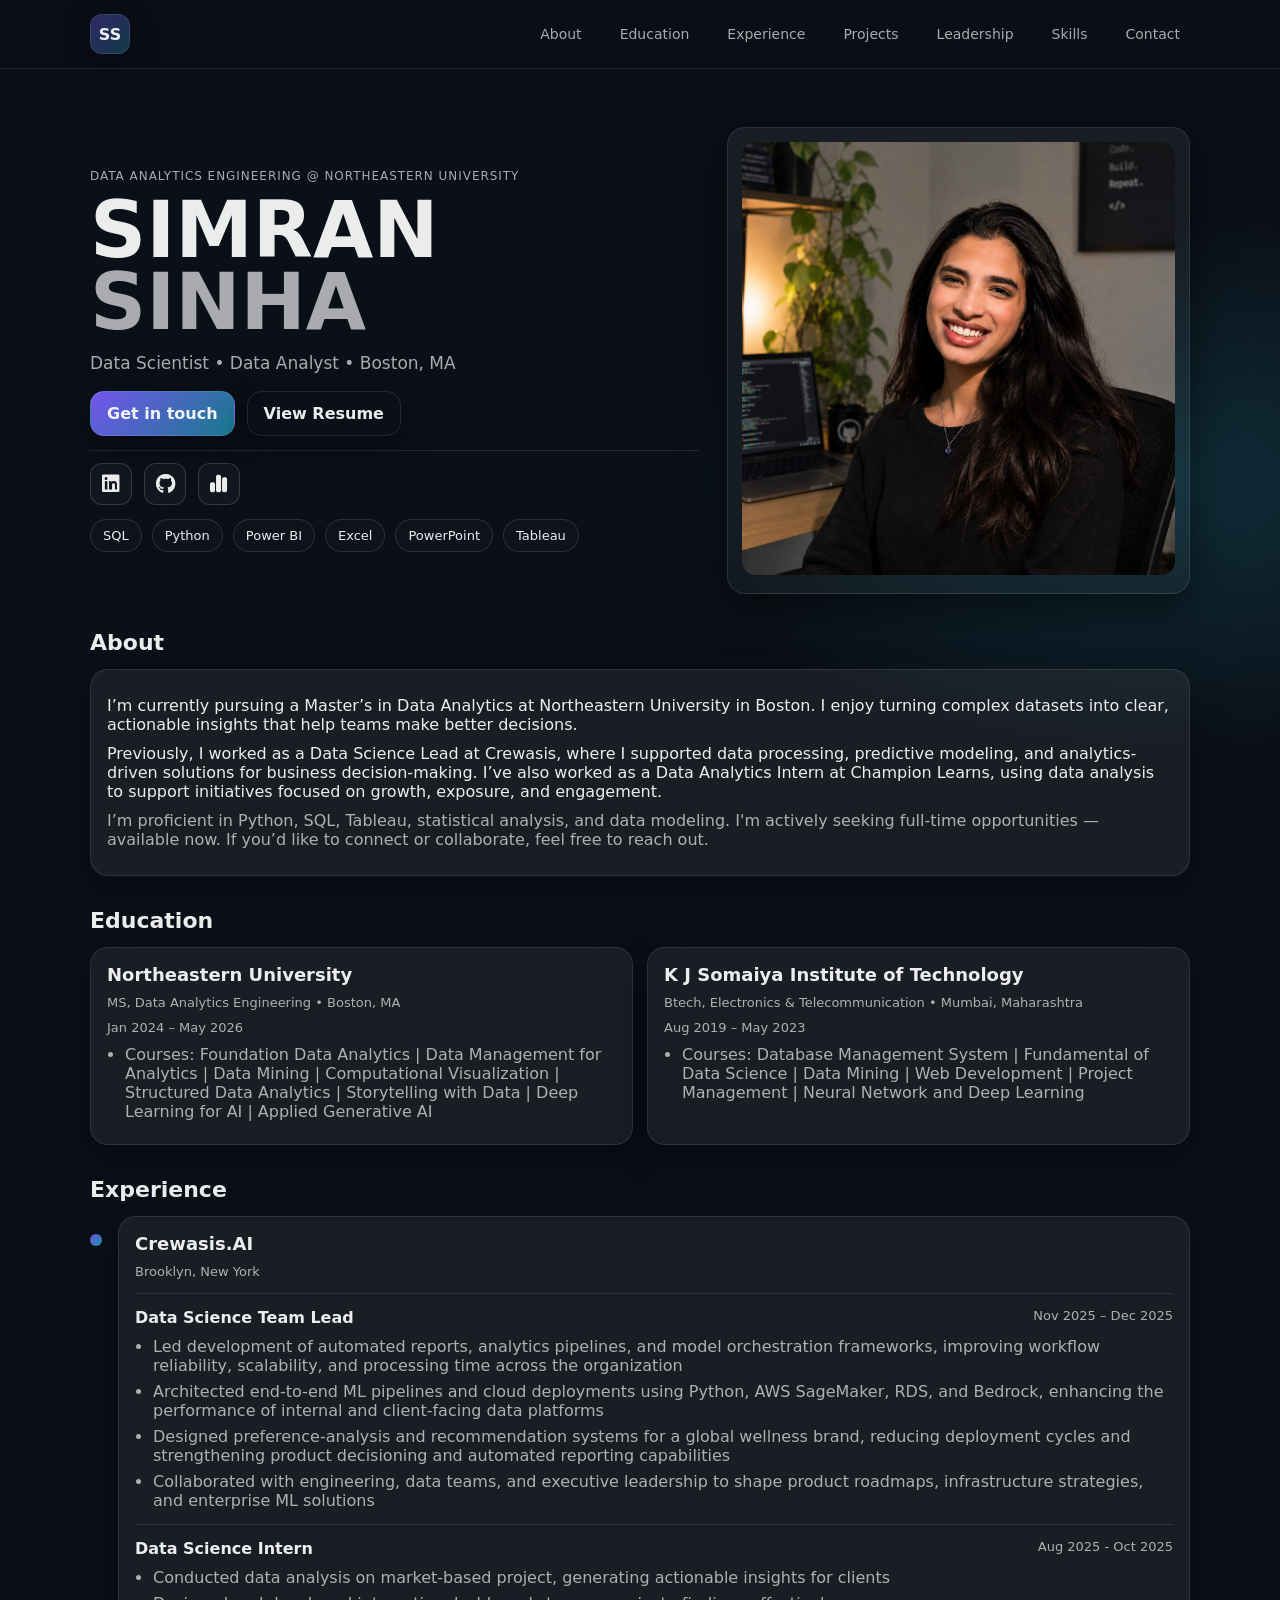
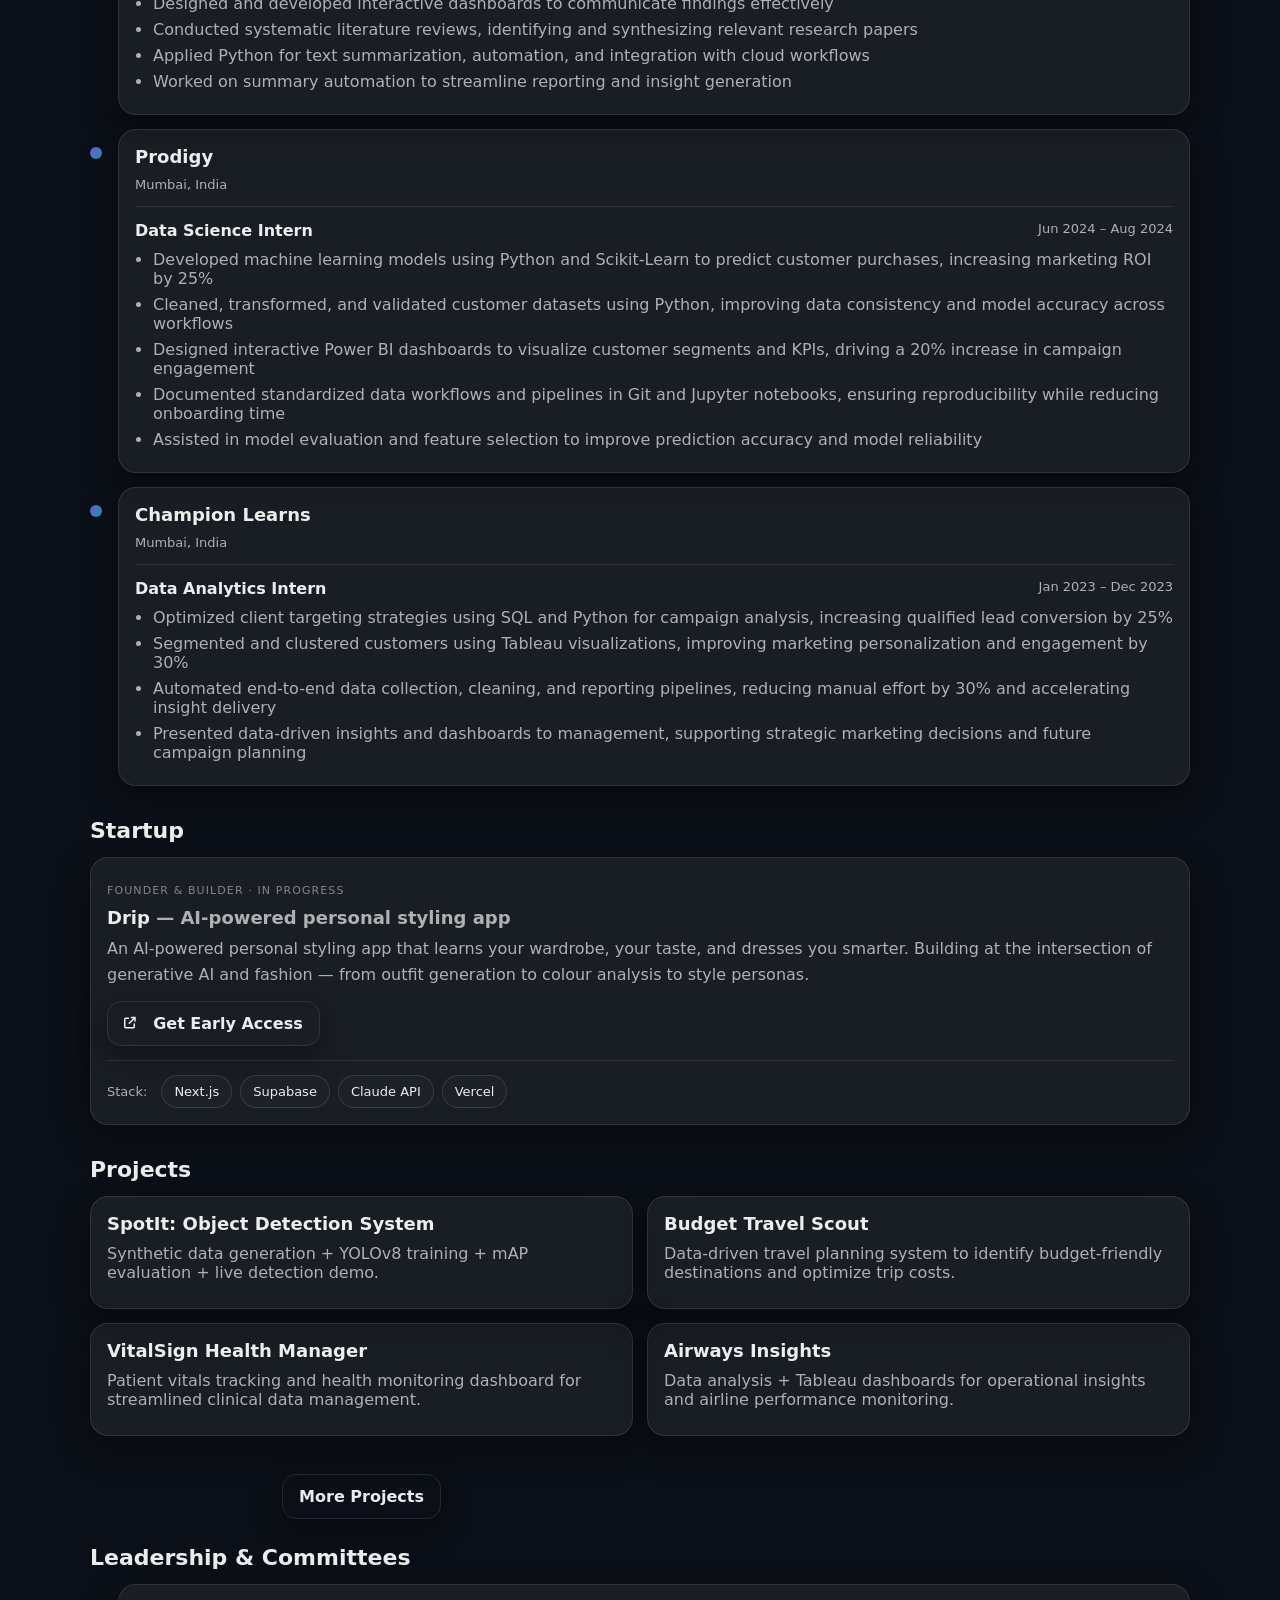
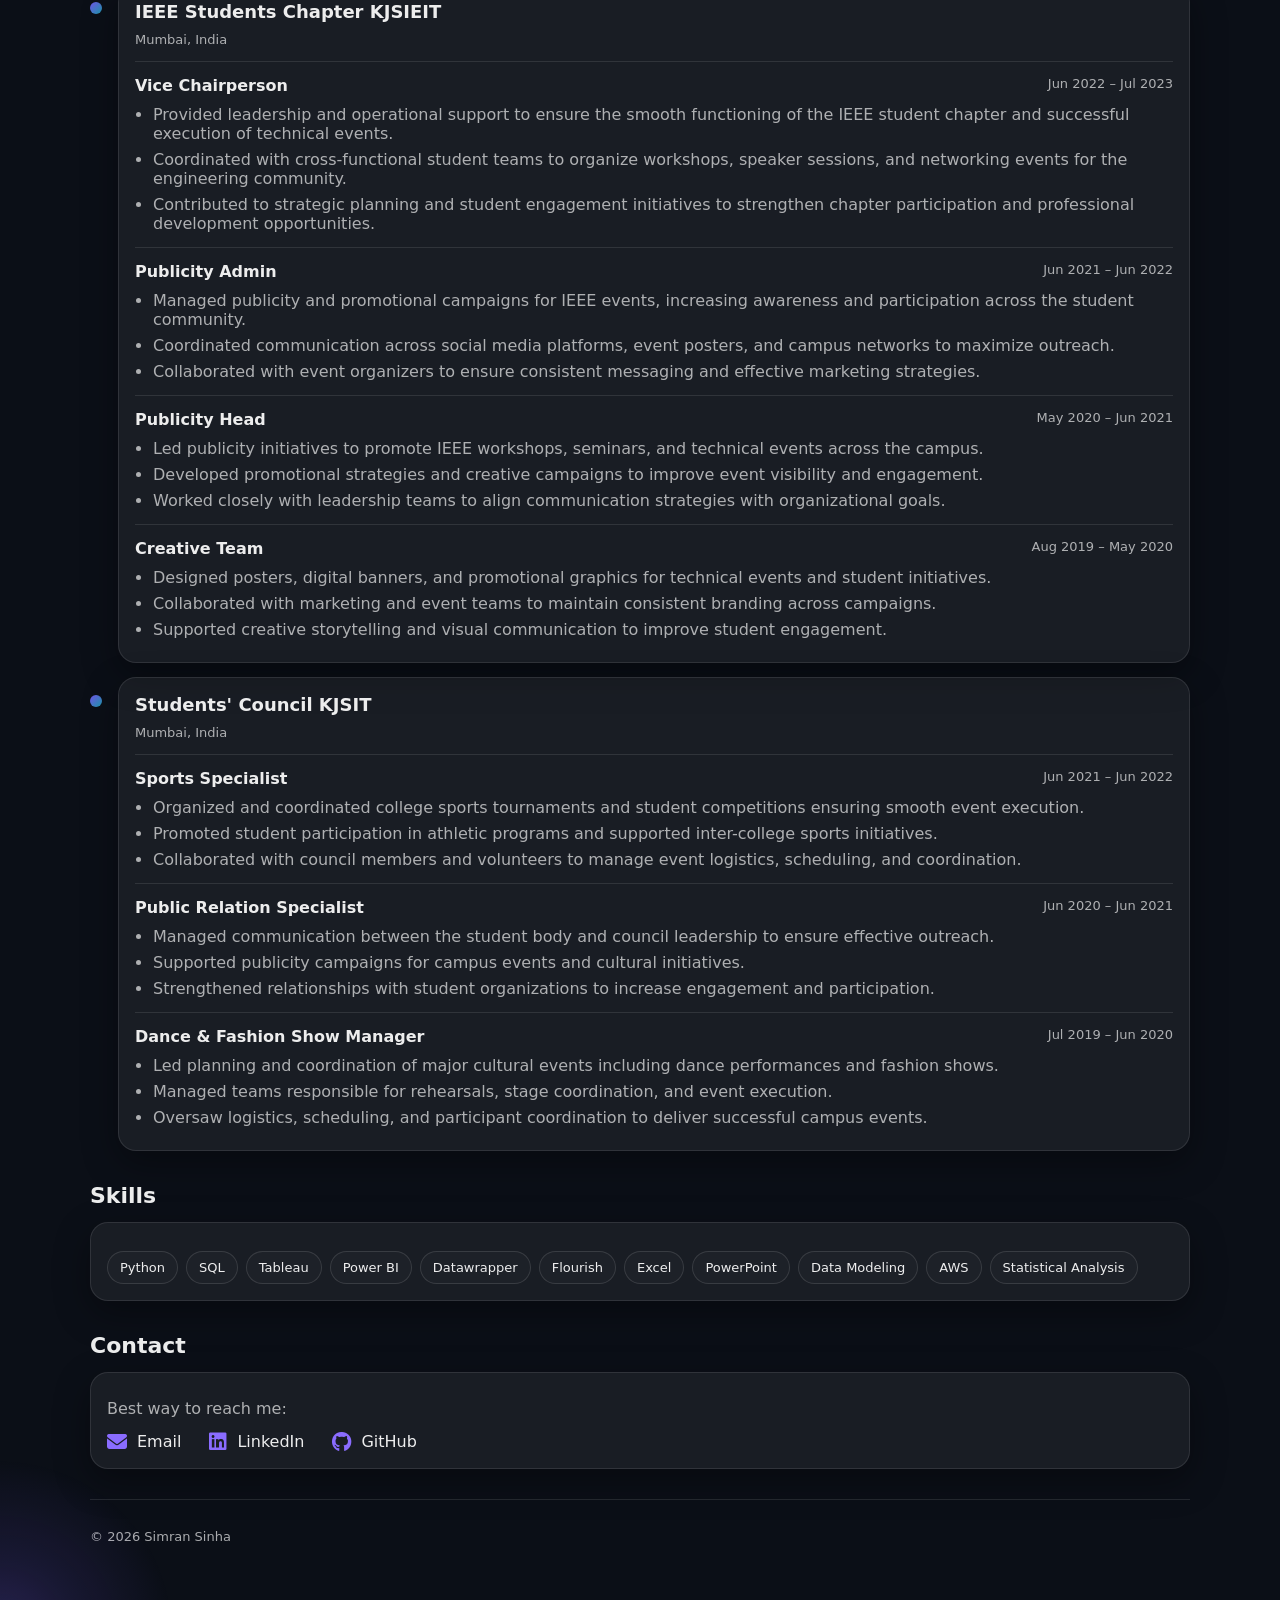
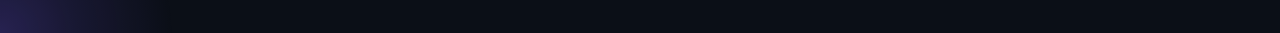
==== index.html @ 54fd677e "Update app description in index.html Removed mention of Claude API and Supabase from the app descrip" ====
<!doctype html>
<html lang="en">
<head>
  <meta charset="utf-8" />
  <meta name="viewport" content="width=device-width,initial-scale=1" />
  <title>Simran Sinha | Data Portfolio</title>
  <meta name="description" content="Simran Sinha — Data Analytics Engineering @ Northeastern University | Data Scientist" />

  <!-- Icons (LinkedIn / GitHub / Tableau) -->
  <link rel="stylesheet" href="https://cdnjs.cloudflare.com/ajax/libs/font-awesome/6.5.0/css/all.min.css">

  <link rel="stylesheet" href="styles.css" />
  <script src="script.js" defer></script>
</head>

<body>
  <header class="header">
    <nav class="nav">
      <a class="brand" href="#top">SS</a>

<div class="nav-links">
  <a href="#about">About</a>
  <a href="#education">Education</a>
  <a href="#experience">Experience</a>
  <a href="#projects">Projects</a>
  <a href="#committees">Leadership</a>
  <a href="#skills">Skills</a>
  <a href="#contact">Contact</a>
</div>

      <button class="nav-toggle" id="navToggle" aria-label="Toggle menu">☰</button>
    </nav>
  </header>

  <main id="top" class="container">

    <!-- HERO -->
    <section class="hero">
      <div class="hero-left">
        <p class="kicker">DATA ANALYTICS ENGINEERING @ NORTHEASTERN UNIVERSITY</p>

        <h1 class="hero-title">
          SIMRAN<br/>
          <span class="muted">SINHA</span>
        </h1>

        <p class="hero-sub">Data Scientist • Data Analyst • Boston, MA</p>

        <div class="cta-row">
          <a class="btn primary" href="#contact">Get in touch</a>
          <!-- Opens in a new tab (viewable), not forced download -->
          <a class="btn ghost" href="resume.pdf" target="_blank" rel="noopener">View Resume</a>
        </div>

        <!-- ICON LINKS (replace bubble chips) -->
        <div class="hero-links" aria-label="Social links">
          <a class="icon-link" href="https://www.linkedin.com/in/simranasinha/" target="_blank" rel="noopener" aria-label="LinkedIn">
            <i class="fa-brands fa-linkedin"></i>
          </a>
          <a class="icon-link" href="https://github.com/SimranaSinha" target="_blank" rel="noopener" aria-label="GitHub">
            <i class="fa-brands fa-github"></i>
          </a>
          <a class="icon-link" href="https://public.tableau.com/app/profile/simran.abhay.sinha/vizzes" target="_blank" rel="noopener" aria-label="Tableau Public">
            <i class="fa-solid fa-chart-simple"></i>
          </a>
        </div>

        <!-- SKILLS PILLS -->
        <div class="hero-skills" aria-label="Key skills">
          <span class="pill">SQL</span>
          <span class="pill">Python</span>
          <span class="pill">Power BI</span>
          <span class="pill">Excel</span>
          <span class="pill">PowerPoint</span>
          <span class="pill">Tableau</span>
        </div>
      </div>

      <div class="hero-right">
        <div class="portrait-card">
          <img class="portrait" src="profile.jpg" alt="Simran Sinha">
        </div>
      </div>
    </section>

    <!-- ABOUT -->
    <section id="about" class="section">
      <h2>About</h2>
      <div class="card">
        <p>
          I’m currently pursuing a Master’s in Data Analytics at Northeastern University in Boston.
          I enjoy turning complex datasets into clear, actionable insights that help teams make better decisions.
        </p>

        <p>
          Previously, I worked as a Data Science Lead at Crewasis, where I supported data processing, predictive modeling,
          and analytics-driven solutions for business decision-making. I’ve also worked as a Data Analytics Intern at
          Champion Learns, using data analysis to support initiatives focused on growth, exposure, and engagement.
        </p>

        <p class="muted">
          I’m proficient in Python, SQL, Tableau, statistical analysis, and data modeling. I'm actively seeking full-time opportunities — available now. If you’d like to connect or collaborate, feel free to reach out.
        </p>
      </div>
    </section>

    <!-- EDUCATION -->
    <section id="education" class="section">
      <h2>Education</h2>
      <div class="grid two">
        <div class="card">
          <h3>Northeastern University</h3>
          <p class="muted small">MS, Data Analytics Engineering • Boston, MA</p>
          <p class="muted small">Jan 2024 – May 2026</p>
          <ul class="bullets">
            <li>Courses: Foundation Data Analytics | Data Management for Analytics | Data Mining | Computational Visualization | Structured Data Analytics | Storytelling with Data | Deep Learning for AI | Applied Generative AI</li>
          </ul>
        </div>

        <div class="card">
           <h3>K J Somaiya Institute of Technology</h3>
          <p class="muted small">Btech, Electronics & Telecommunication • Mumbai, Maharashtra</p>
          <p class="muted small">Aug 2019 – May 2023</p>
           <ul class="bullets">
             <li>Courses: Database Management System | Fundamental of Data Science | Data Mining | Web Development | Project Management | Neural Network and Deep Learning</li>
        </div>
      </div>
    </section>

    <!-- EXPERIENCE -->
    <section id="experience" class="section">
      <h2>Experience</h2>

      <div class="timeline">

        <!-- Crewasis group (one hierarchy) -->
        <div class="t-item">
          <div class="t-dot"></div>
          <div class="card">
            <h3>Crewasis.AI</h3>
            <p class="muted small">Brooklyn, New York</p>

            <div class="subrole">
              <div class="subrole-head">
                <strong>Data Science Team Lead</strong>
                <span class="muted small">Nov 2025 – Dec 2025</span>
              </div>
              <ul class="bullets">
                <li>Led development of automated reports, analytics pipelines, and model orchestration frameworks, improving workflow reliability, scalability, and processing time across the organization</li>
                <li>Architected end-to-end ML pipelines and cloud deployments using Python, AWS SageMaker, RDS, and Bedrock, enhancing the performance of internal and client-facing data platforms</li>
                <li>Designed preference-analysis and recommendation systems for a global wellness brand, reducing deployment cycles and strengthening product decisioning and automated reporting capabilities</li>   
                <li>Collaborated with engineering, data teams, and executive leadership to shape product roadmaps, infrastructure strategies, and enterprise ML solutions</li>
              </ul>
            </div>
            <div class="subrole">
              <div class="subrole-head">
                <strong>Data Science Intern</strong>
                <span class="muted small">Aug 2025 - Oct 2025</span>
              </div>
              <ul class="bullets">
                <li> Conducted data analysis on market-based project, generating actionable insights for clients</li>
                <li>Designed and developed interactive dashboards to communicate findings effectively </li> 
                <li> Conducted systematic literature reviews, identifying and synthesizing relevant research papers </li>  
                <li> Applied Python for text summarization, automation, and integration with cloud workflows </li>  
                <li> Worked on summary automation to streamline reporting and insight generation </li>
              </ul>
            </div>
          </div>
        </div>

        <!-- Prodigy -->
   <div class="t-item">
  <div class="t-dot"></div>
  <div class="card">
    <h3>Prodigy</h3>
    <p class="muted small">Mumbai, India</p>

    <div class="subrole">
      <div class="subrole-head">
        <strong>Data Science Intern</strong>
        <span class="muted small">Jun 2024 – Aug 2024</span>
      </div>

      <ul class="bullets">
        <li>Developed machine learning models using Python and Scikit-Learn to predict customer purchases, increasing marketing ROI by 25%</li>
        <li>Cleaned, transformed, and validated customer datasets using Python, improving data consistency and model accuracy across workflows</li>
        <li>Designed interactive Power BI dashboards to visualize customer segments and KPIs, driving a 20% increase in campaign engagement</li>
        <li>Documented standardized data workflows and pipelines in Git and Jupyter notebooks, ensuring reproducibility while reducing onboarding time</li>
        <li>Assisted in model evaluation and feature selection to improve prediction accuracy and model reliability</li>
      </ul>
    </div>
  </div>
</div>

        <!-- Champion Learns -->
       <div class="t-item">
  <div class="t-dot"></div>
  <div class="card">
    <h3>Champion Learns</h3>
     <p class="muted small">Mumbai, India</p>

    <div class="subrole">
      <div class="subrole-head">
        <strong>Data Analytics Intern</strong>
        <span class="muted small">Jan 2023 – Dec 2023</span>
      </div>

      <ul class="bullets">
        <li>Optimized client targeting strategies using SQL and Python for campaign analysis, increasing qualified lead conversion by 25%</li>
        <li>Segmented and clustered customers using Tableau visualizations, improving marketing personalization and engagement by 30%</li>
        <li>Automated end-to-end data collection, cleaning, and reporting pipelines, reducing manual effort by 30% and accelerating insight delivery</li>
        <li>Presented data-driven insights and dashboards to management, supporting strategic marketing decisions and future campaign planning</li>
      </ul>
    </div>
  </div>
</div>
    </section>

<!-- DRIP -->
<section id="drip" class="section">
  <h2>Startup</h2>

  <div class="card">
    <p class="drip-eyebrow">Founder & Builder · In Progress</p>
    <h3 class="drip-title">Drip <span class="muted">— AI-powered personal styling app</span></h3>
    <p class="muted" style="margin: 0.5rem 0 0.75rem; line-height: 1.65;">
      An AI-powered personal styling app that learns your wardrobe, your taste, and dresses you smarter. Building at the intersection of generative AI and fashion — from outfit generation to colour analysis to style personas.
    </p>
    <a class="btn ghost" href="https://drip-style1.netlify.app" target="_blank" rel="noopener" style="margin-bottom: 10px; display:inline-flex;">
      <i class="fa-solid fa-arrow-up-right-from-square" style="font-size:12px;"></i>&nbsp; Get Early Access
    </a>
    <div class="drip-stack">
      <span class="muted small" style="margin-right: 6px;">Stack:</span>
      <span class="pill">Next.js</span>
      <span class="pill">Supabase</span>
      <span class="pill">Claude API</span>
      <span class="pill">Vercel</span>
    </div>
  </div>
</section>

    <!-- PROJECTS -->
    <section id="projects" class="section">
      <h2>Projects</h2>
<div class="grid two">

  <!-- Vision -->
  <a class="card project" href="https://github.com/SimranaSinha/SpotIt-Single-and-Multi-Object-Detection-System" target="_blank" rel="noopener">
    <h3>SpotIt: Object Detection System</h3>
    <p class="muted">
      Synthetic data generation + YOLOv8 training + mAP evaluation + live detection demo.
    </p>
  </a>

  <!-- Travel Budget -->
  <a class="card project" href="https://github.com/SimranaSinha/Budget-Travel-Scout" target="_blank" rel="noopener">
    <h3>Budget Travel Scout</h3>
    <p class="muted">
      Data-driven travel planning system to identify budget-friendly destinations and optimize trip costs.
    </p>
  </a>

  <!-- Vital -->
  <a class="card project" href="https://github.com/SimranaSinha/VitalSign_HealthManager" target="_blank" rel="noopener">
    <h3>VitalSign Health Manager</h3>
    <p class="muted">
      Patient vitals tracking and health monitoring dashboard for streamlined clinical data management.
    </p>
  </a>

  <!-- Airways -->
  <a class="card project" href="https://github.com/SimranaSinha/Airways_Insights" target="_blank" rel="noopener">
    <h3>Airways Insights</h3>
    <p class="muted">
      Data analysis + Tableau dashboards for operational insights and airline performance monitoring.
    </p>
  </a>

    <!-- ✅ More Projects -->
  <div class="more-projects-wrap">
    <a href="projects.html" class="btn ghost">More Projects</a>
  </div>

</div>

<!-- LEADERSHIP & COMMITTEES -->
<section id="committees" class="section">
  <h2>Leadership & Committees</h2>

  <div class="timeline">

    <!-- IEEE -->
    <div class="t-item">
      <div class="t-dot"></div>

      <div class="card">
        <h3>IEEE Students Chapter KJSIEIT</h3>
        <p class="muted small">Mumbai, India</p>

        <div class="subrole">
          <div class="subrole-head">
            <strong>Vice Chairperson</strong>
            <span class="muted small">Jun 2022 – Jul 2023</span>
          </div>
          <ul class="bullets">
            <li>Provided leadership and operational support to ensure the smooth functioning of the IEEE student chapter and successful execution of technical events.</li>
            <li>Coordinated with cross-functional student teams to organize workshops, speaker sessions, and networking events for the engineering community.</li>
            <li>Contributed to strategic planning and student engagement initiatives to strengthen chapter participation and professional development opportunities.</li>
          </ul>
        </div>

        <div class="subrole">
          <div class="subrole-head">
            <strong>Publicity Admin</strong>
            <span class="muted small">Jun 2021 – Jun 2022</span>
          </div>
          <ul class="bullets">
            <li>Managed publicity and promotional campaigns for IEEE events, increasing awareness and participation across the student community.</li>
            <li>Coordinated communication across social media platforms, event posters, and campus networks to maximize outreach.</li>
            <li>Collaborated with event organizers to ensure consistent messaging and effective marketing strategies.</li>
          </ul>
        </div>

        <div class="subrole">
          <div class="subrole-head">
            <strong>Publicity Head</strong>
            <span class="muted small">May 2020 – Jun 2021</span>
          </div>
          <ul class="bullets">
            <li>Led publicity initiatives to promote IEEE workshops, seminars, and technical events across the campus.</li>
            <li>Developed promotional strategies and creative campaigns to improve event visibility and engagement.</li>
            <li>Worked closely with leadership teams to align communication strategies with organizational goals.</li>
          </ul>
        </div>

        <div class="subrole">
          <div class="subrole-head">
            <strong>Creative Team</strong>
            <span class="muted small">Aug 2019 – May 2020</span>
          </div>
          <ul class="bullets">
            <li>Designed posters, digital banners, and promotional graphics for technical events and student initiatives.</li>
            <li>Collaborated with marketing and event teams to maintain consistent branding across campaigns.</li>
            <li>Supported creative storytelling and visual communication to improve student engagement.</li>
          </ul>
        </div>

      </div>
    </div>


    <!-- STUDENT COUNCIL -->
    <div class="t-item">
      <div class="t-dot"></div>

      <div class="card">
        <h3>Students' Council KJSIT</h3>
        <p class="muted small">Mumbai, India</p>

        <div class="subrole">
          <div class="subrole-head">
            <strong>Sports Specialist</strong>
            <span class="muted small">Jun 2021 – Jun 2022</span>
          </div>
          <ul class="bullets">
            <li>Organized and coordinated college sports tournaments and student competitions ensuring smooth event execution.</li>
            <li>Promoted student participation in athletic programs and supported inter-college sports initiatives.</li>
            <li>Collaborated with council members and volunteers to manage event logistics, scheduling, and coordination.</li>
          </ul>
        </div>

        <div class="subrole">
          <div class="subrole-head">
            <strong>Public Relation Specialist</strong>
            <span class="muted small">Jun 2020 – Jun 2021</span>
          </div>
          <ul class="bullets">
            <li>Managed communication between the student body and council leadership to ensure effective outreach.</li>
            <li>Supported publicity campaigns for campus events and cultural initiatives.</li>
            <li>Strengthened relationships with student organizations to increase engagement and participation.</li>
          </ul>
        </div>

        <div class="subrole">
          <div class="subrole-head">
            <strong>Dance & Fashion Show Manager</strong>
            <span class="muted small">Jul 2019 – Jun 2020</span>
          </div>
          <ul class="bullets">
            <li>Led planning and coordination of major cultural events including dance performances and fashion shows.</li>
            <li>Managed teams responsible for rehearsals, stage coordination, and event execution.</li>
            <li>Oversaw logistics, scheduling, and participant coordination to deliver successful campus events.</li>
          </ul>
        </div>

      </div>
    </div>

  </div>
</section>
    
    <!-- SKILLS -->
    <section id="skills" class="section">
      <h2>Skills</h2>
      <div class="card">
        <div class="pill-grid">
          <span class="pill">Python</span>
          <span class="pill">SQL</span>
          <span class="pill">Tableau</span>
          <span class="pill">Power BI</span>
          <span class="pill">Datawrapper</span>
          <span class="pill">Flourish</span>
          <span class="pill">Excel</span>
          <span class="pill">PowerPoint</span>
          <span class="pill">Data Modeling</span>
          <span class="pill">AWS</span>
          <span class="pill">Statistical Analysis</span>
        </div>
      </div>
    </section>

    <!-- CONTACT -->
    <section id="contact" class="section">
  <h2>Contact</h2>

  <div class="card contact-card">
    <p class="muted">Best way to reach me:</p>

    <div class="contact-links">

      <a href="mailto:simranasinha24@gmail.com" class="contact-link">
        <i class="fa-solid fa-envelope"></i>
        <span>Email</span>
      </a>

      <a href="https://www.linkedin.com/in/simranasinha/" target="_blank" class="contact-link">
        <i class="fa-brands fa-linkedin"></i>
        <span>LinkedIn</span>
      </a>

      <a href="https://github.com/SimranaSinha" target="_blank" class="contact-link">
        <i class="fa-brands fa-github"></i>
        <span>GitHub</span>
      </a>

    </div>
  </div>
</section>

    <footer class="footer">
      <p class="small muted">© <span id="year"></span> Simran Sinha</p>
    </footer>

  </main>
  <div class="cursor-glow"></div>
</body>
</html>
---- styles.css ----
/* =========================================================
   COLOR VARIABLES / GLOBAL DESIGN TOKENS
   ========================================================= */

:root{
  --bg:#0b0f17;                 /* Main dark background */
  --panel:rgba(255,255,255,.06); /* Card background */
  --panel2:rgba(255,255,255,.09); /* Hover card background */
  --text:rgba(255,255,255,.92);  /* Main text color */
  --muted:rgba(255,255,255,.65); /* Secondary text */
  --border:rgba(255,255,255,.10); /* Borders */
  --shadow:0 14px 45px rgba(0,0,0,.55); /* Card shadow */
  --radius:18px;                /* Rounded corner size */
}


/* =========================================================
   GLOBAL PAGE SETTINGS
   ========================================================= */

*{box-sizing:border-box}

html{
  scroll-behavior:smooth; /* smooth scroll when clicking navbar links */
}

body{
  margin:0;
  font-family: ui-sans-serif, system-ui, -apple-system, Segoe UI, Roboto, Helvetica, Arial;

  /* gradient background for portfolio */
  background:
    radial-gradient(900px 500px at 15% -10%, rgba(124,92,255,.20), transparent 60%),
    radial-gradient(900px 500px at 90% 10%, rgba(36,211,238,.16), transparent 55%),
    var(--bg);

  color:var(--text);
}

a{
  color:inherit;
  text-decoration:none;
}

a:hover{
  opacity:.92;
}


/* =========================================================
   MAIN PAGE CONTAINER
   keeps content centered
   ========================================================= */

.container{
  width:min(1100px, 92%);
  margin:0 auto;
  padding: 28px 0 70px;
}


/* =========================================================
   HEADER / NAVBAR
   ========================================================= */

.header{
  position:sticky; /* navbar stays at top while scrolling */
  top:0;
  z-index:50;
  backdrop-filter: blur(10px);

  background: rgba(11,15,23,.65);
  border-bottom: 1px solid var(--border);
}

.nav{
  width:min(1100px, 92%);
  margin:0 auto;
  padding: 14px 0;

  display:flex;
  align-items:center;
  justify-content:space-between;
  gap:16px;
}

/* Logo circle (SS) */

.brand{
  display:inline-flex;
  align-items:center;
  justify-content:center;

  width:40px;
  height:40px;

  border-radius:12px;

  background: linear-gradient(
      135deg,
      rgba(124,92,255,.35),
      rgba(36,211,238,.22)
  );

  border:1px solid var(--border);
  box-shadow:0 10px 30px rgba(0,0,0,.35);

  font-weight:700;
}


/* Navbar links */

.nav-links{
  display:flex;
  gap:18px;
  align-items:center;

  color:var(--muted);
  font-size:14px;
}

.nav-links a{
  padding:8px 10px;
  border-radius:10px;
}

.nav-links a:hover{
  background:var(--panel);
  color:var(--text);
}

/* Mobile menu button */

.nav-toggle{
  display:none;
  border:1px solid var(--border);
  background:var(--panel);
  color:var(--text);

  border-radius:12px;
  padding:10px 12px;
  cursor:pointer;
}


/* =========================================================
   HERO SECTION
   name + photo area
   ========================================================= */

.hero{
  display:grid;
  grid-template-columns:1.25fr .95fr; /* text | image */

  gap:28px;
  padding:30px 0 10px;
  align-items:center;
}

.hero-left{
  max-width:620px;
}

/* small title above name */

.kicker{
  margin:0 0 12px;
  color:var(--muted);
  letter-spacing:.08em;
  text-transform:uppercase;
  font-size:12px;
}

/* big name text */

.hero-title{
  margin:0;
  font-size:clamp(44px,6.2vw,78px);
  line-height:.92;
}

.hero-sub{
  margin:14px 0 18px;
  color:var(--muted);
  font-size:17px;
}

/* utility text */

.muted{color:var(--muted)}
.small{font-size:13px}


/* =========================================================
   BUTTONS
   ========================================================= */

.cta-row{
  display:flex;
  gap:12px;
  flex-wrap:wrap;
  margin-bottom:14px;
}

.btn{
  display:inline-flex;
  align-items:center;
  justify-content:center;
  gap:6px;

  padding:12px 16px;
  border-radius:14px;

  border:1px solid var(--border);
  background:var(--panel);

  box-shadow:0 10px 30px rgba(0,0,0,.35);

  font-weight:600;

  transition: transform .18s ease;
}

.btn:hover{
  transform:translateY(-2px);
}

.btn.primary{
  background:linear-gradient(
      135deg,
      rgba(124,92,255,.92),
      rgba(36,211,238,.55)
  );
}

.btn.ghost{
  background:transparent;
}


/* =========================================================
   HERO SOCIAL ICONS
   ========================================================= */

.hero-links{
  display:flex;
  gap:12px;
  flex-wrap:wrap;

  margin-top:6px;
  padding-top:12px;

  border-top:1px solid rgba(255,255,255,.10);
}

.icon-link{
  width:42px;
  height:42px;

  display:flex;
  align-items:center;
  justify-content:center;

  border-radius:12px;

  border:1px solid rgba(255,255,255,.15);
  background:rgba(255,255,255,.03);

  font-size:20px;

  transition:transform .18s ease;
}

.icon-link:hover{
  transform:translateY(-2px);
}


/* =========================================================
   SKILLS PILLS
   ========================================================= */

.hero-skills{
  display:flex;
  gap:10px;
  flex-wrap:wrap;
  margin-top:14px;
}

.pill{
  padding:8px 12px;
  border-radius:999px;

  border:1px solid rgba(255,255,255,.12);
  background:rgba(255,255,255,.02);

  font-size:13px;
}


/* =========================================================
   PROFILE IMAGE CARD
   ========================================================= */

.portrait-card{
  border-radius:var(--radius);

  border:1px solid var(--border);
  background:linear-gradient(
      180deg,
      rgba(255,255,255,.06),
      rgba(255,255,255,.03)
  );

  box-shadow:var(--shadow);
  padding:14px;
}

.portrait{
  width:100%;
  border-radius:14px;
}


/* =========================================================
   GENERIC SECTION STYLING
   ========================================================= */

.section{
  padding:26px 0 6px;
}

.section h2{
  margin:0 0 14px;
  font-size:22px;
}


/* =========================================================
   CARDS
   used for projects / education / experience
   ========================================================= */

.card{
  border-radius:var(--radius);
  border:1px solid var(--border);
  background:var(--panel);

  box-shadow:0 12px 35px rgba(0,0,0,.35);

  padding:16px;
}

.card h3{
  margin:0 0 6px;
  font-size:18px;
}

.card p{
  margin:10px 0;
}


/* =========================================================
   GRID LAYOUT
   ========================================================= */

.grid{
  display:grid;
  gap:14px;
}

.grid.two{
  grid-template-columns:repeat(2,1fr);
}


/* =========================================================
   BULLET LIST
   ========================================================= */

.bullets{
  margin:10px 0 0;
  padding-left:18px;
  color:var(--muted);
}

.bullets li{
  margin:7px 0;
}


/* =========================================================
   PROJECT CARD HOVER EFFECT
   ========================================================= */

.project{
  transition:transform .15s ease;
}

.project:hover{
  transform:translateY(-2px);
  background:var(--panel2);
}


/* =========================================================
   PROJECT TECH STACK TAGS
   ========================================================= */

.pill-grid{
  display:flex;
  flex-wrap:wrap;
  gap:10px;
  margin-top:12px;
}


/* =========================================================
   EXPERIENCE TIMELINE
   ========================================================= */

.timeline{
  display:grid;
  gap:14px;
}

.t-item{
  display:grid;
  grid-template-columns:16px 1fr;
  gap:12px;
}

.t-dot{
  width:12px;
  height:12px;

  margin-top:18px;
  border-radius:999px;

  background:linear-gradient(
      135deg,
      rgba(124,92,255,.9),
      rgba(36,211,238,.7)
  );
}


/* =========================================================
   CREWASIS SUB ROLE STYLE
   ========================================================= */

.subrole{
  margin-top:14px;
  padding-top:14px;

  border-top:1px solid rgba(255,255,255,.10);
}

.subrole-head{
  display:flex;
  justify-content:space-between;
}


/* =========================================================
   DRIP STARTUP SECTION
   ========================================================= */

.drip-eyebrow{
  font-size:11px;
  letter-spacing:.10em;
  text-transform:uppercase;
  color:var(--muted);
  margin:0 0 6px;
  opacity:.7;
}

.drip-title{
  font-size:20px;
  font-weight:600;
  margin:0 0 8px;
}

.drip-stack{
  display:flex;
  flex-wrap:wrap;
  align-items:center;
  gap:8px;
  padding-top:14px;
  border-top:1px solid var(--border);
  margin-top:4px;
}


/* =========================================================
   CONTACT SECTION
   ========================================================= */

.contact-links{
  display:flex;
  gap:28px;
  margin-top:14px;
  flex-wrap:wrap;
}

.contact-link{
  display:flex;
  align-items:center;
  gap:10px;

  font-size:16px;
}

.contact-link i{
  font-size:20px;
  color:#8a6cff;
}


/* =========================================================
   FOOTER
   ========================================================= */

.footer{
  margin-top:24px;
  padding-top:16px;

  border-top:1px solid var(--border);
  color:var(--muted);
}


/* =========================================================
   CURSOR GLOW EFFECT
   ========================================================= */

.cursor-glow{
  position:fixed;

  width:350px;
  height:350px;

  border-radius:50%;
  pointer-events:none;

  background: radial-gradient(
      circle,
      rgba(124,92,255,0.25) 0%,
      rgba(124,92,255,0.12) 30%,
      transparent 70%
  );

  transform:translate(-50%, -50%);
}


/* =========================================================
   MOBILE RESPONSIVE
   ========================================================= */

@media (max-width:880px){

.hero{
  grid-template-columns:1fr;
}

.grid.two{
  grid-template-columns:1fr;
}

}

@media (max-width:720px){

.nav-links{
  display:none;

  position:absolute;
  top:64px;
  right:4%;
  left:4%;

  background:rgba(11,15,23,.92);

  border:1px solid var(--border);
  border-radius:16px;
  padding:10px;

  flex-direction:column;
}

.nav-toggle{
  display:inline-flex;
}

.nav-links.open{
  display:flex;
}

}

/* Center the "More Projects" button properly */
.more-projects-wrap{
  margin-top: 24px;

  width: 100%;              /* make it full width */
  display: flex;

  justify-content: center;  /* horizontal center */
  align-items: center;      /* vertical alignment (safe) */
}

.pill-grid{
  margin-top: 12px;
  display: flex;
  flex-wrap: wrap;
  gap: 8px;
}

/* ======================================= */

/* Project title with status badge */
.project-title{
  display:flex;
  align-items:center;
  justify-content:space-between;
  gap:10px;
}

/* In Progress badge */
.status{
  font-size:12px;
  padding:4px 10px;
  border-radius:999px;
  border:1px solid rgba(255,255,255,.15);
  background: rgba(255,255,255,.06);
  color: rgba(255,255,255,.75);
  white-space: nowrap;
}
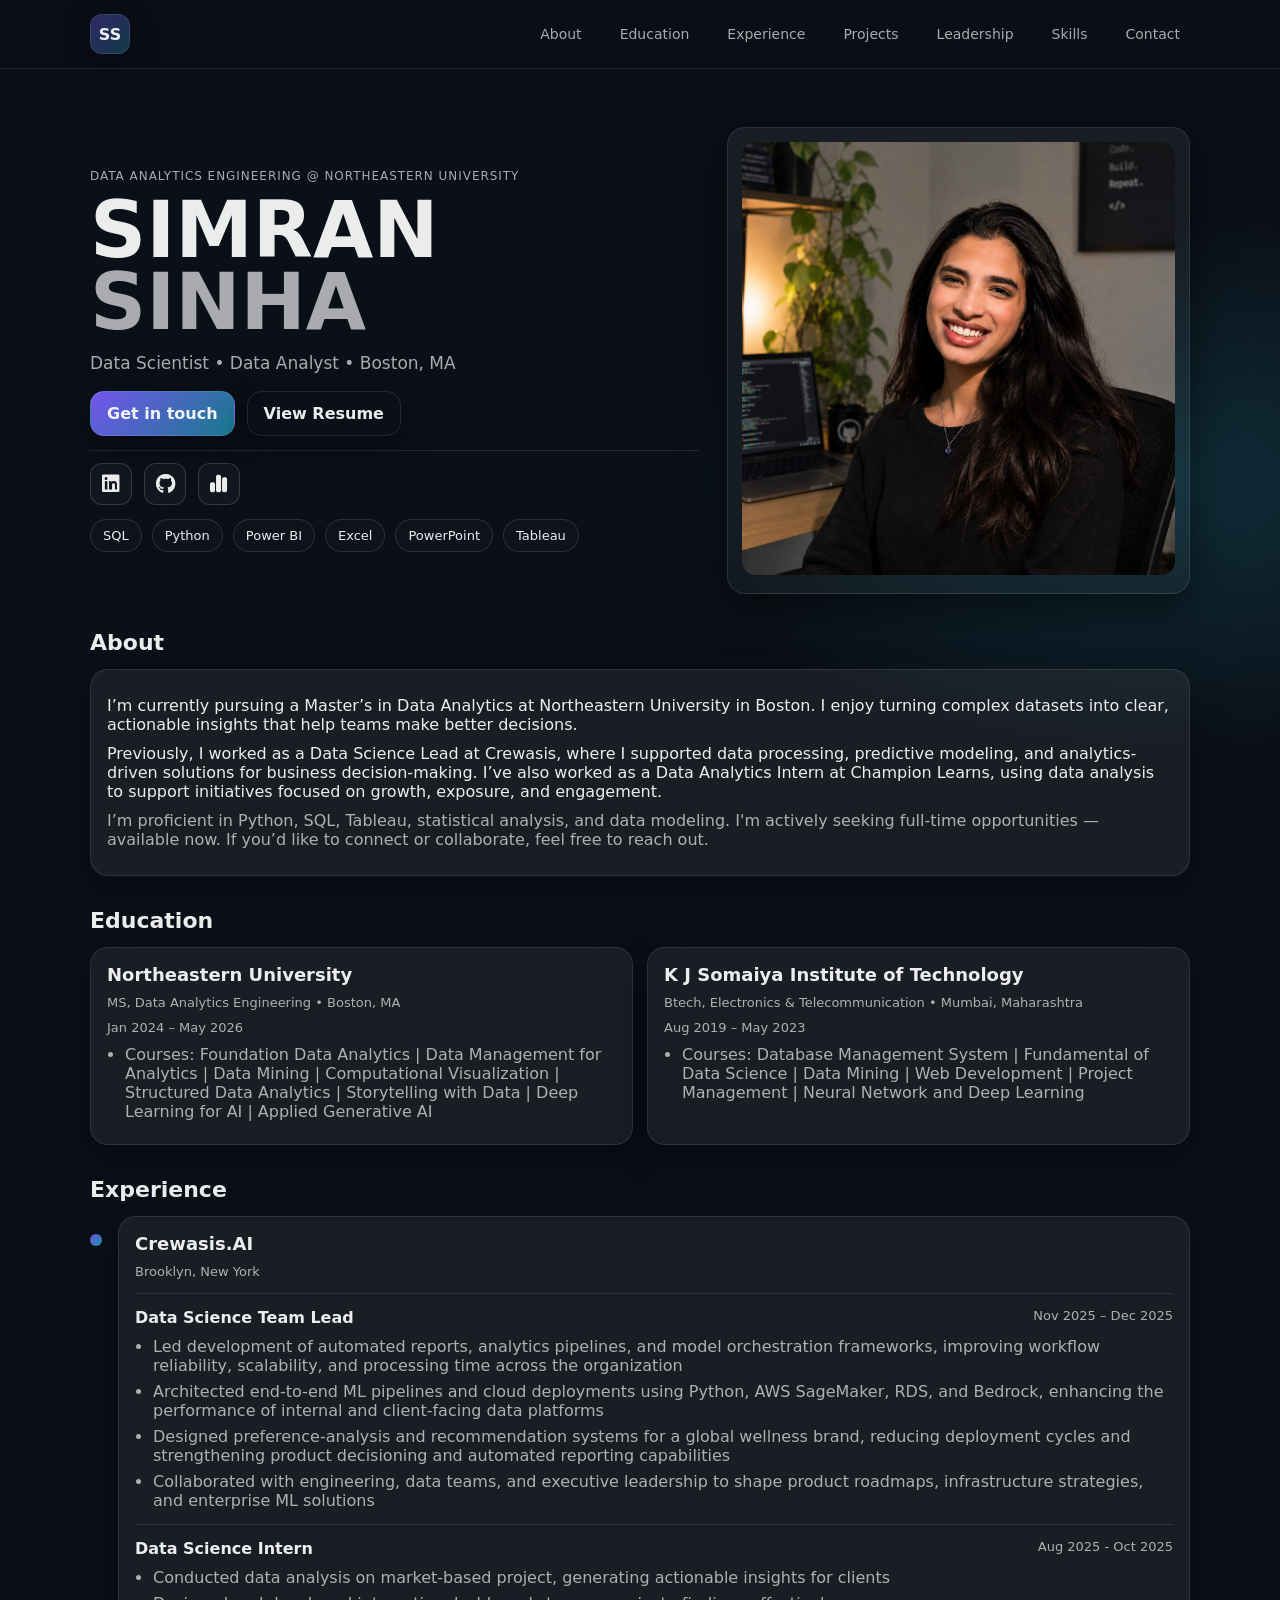
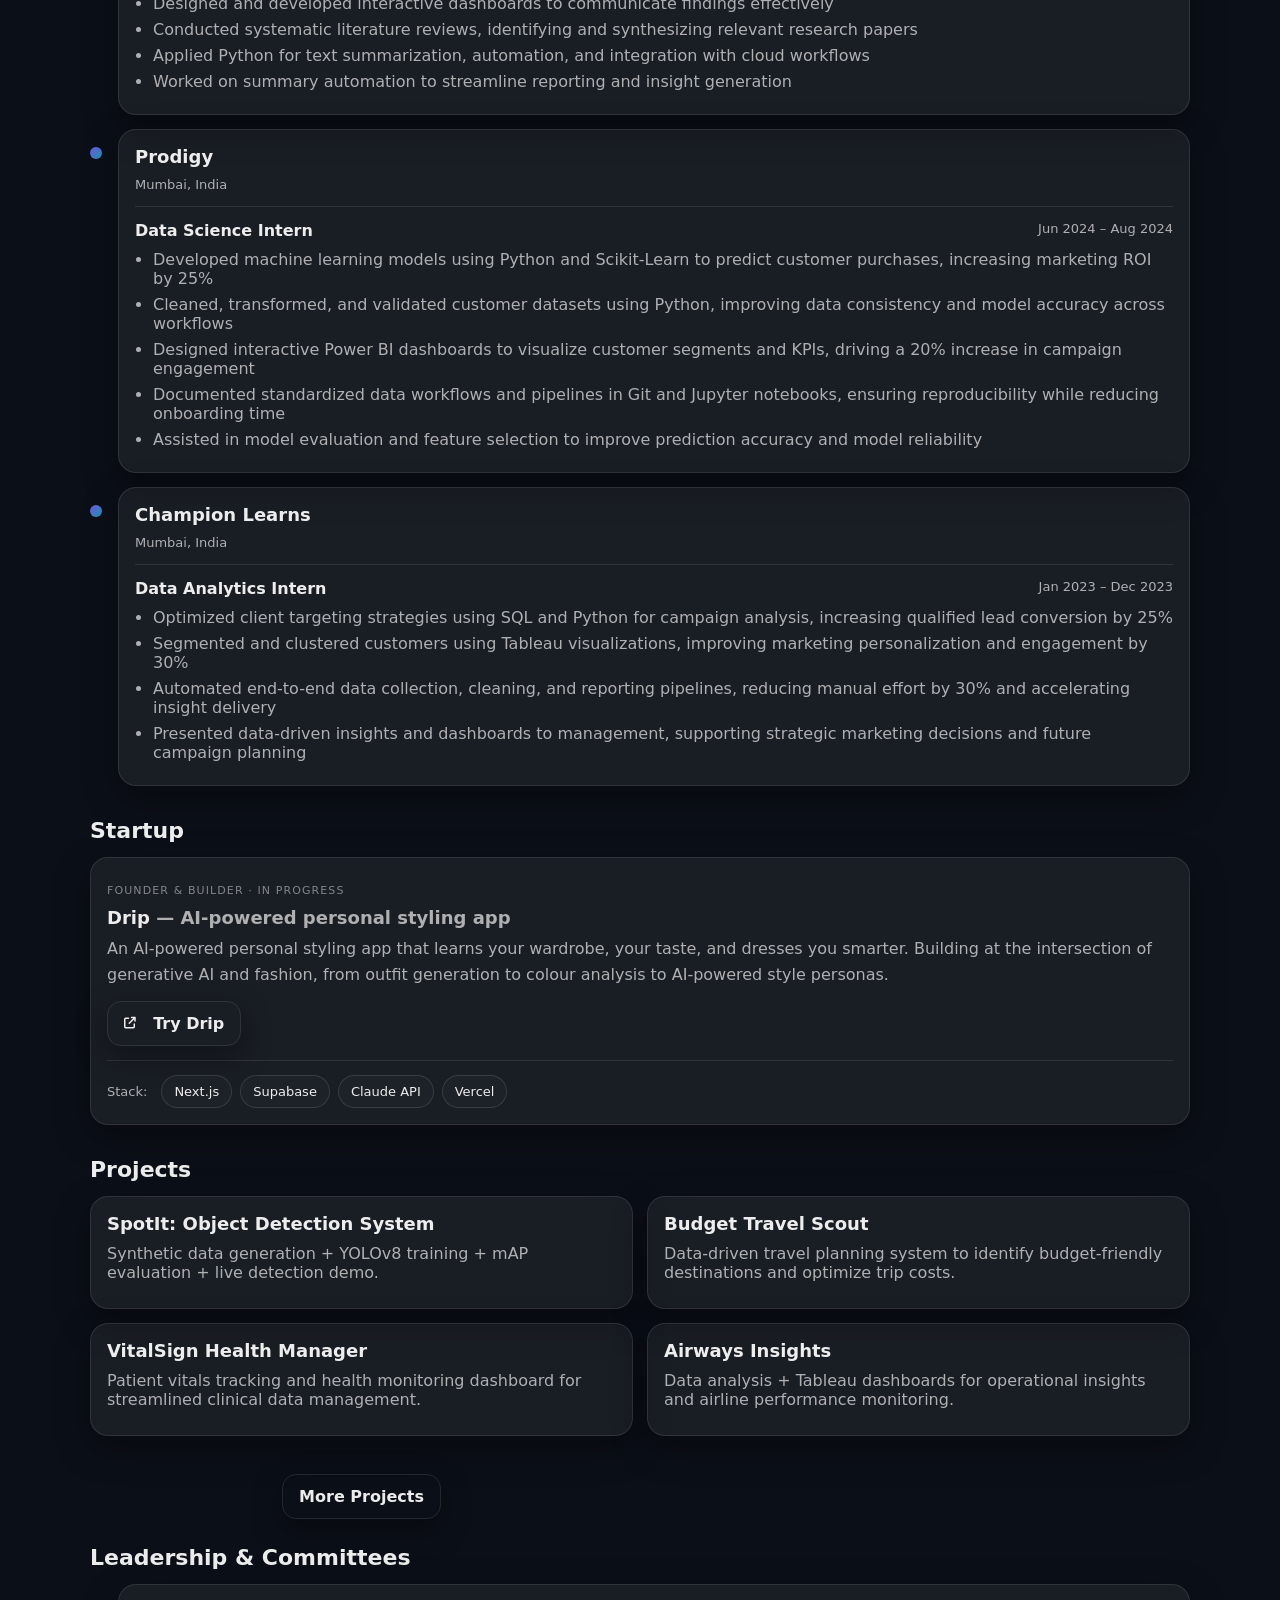
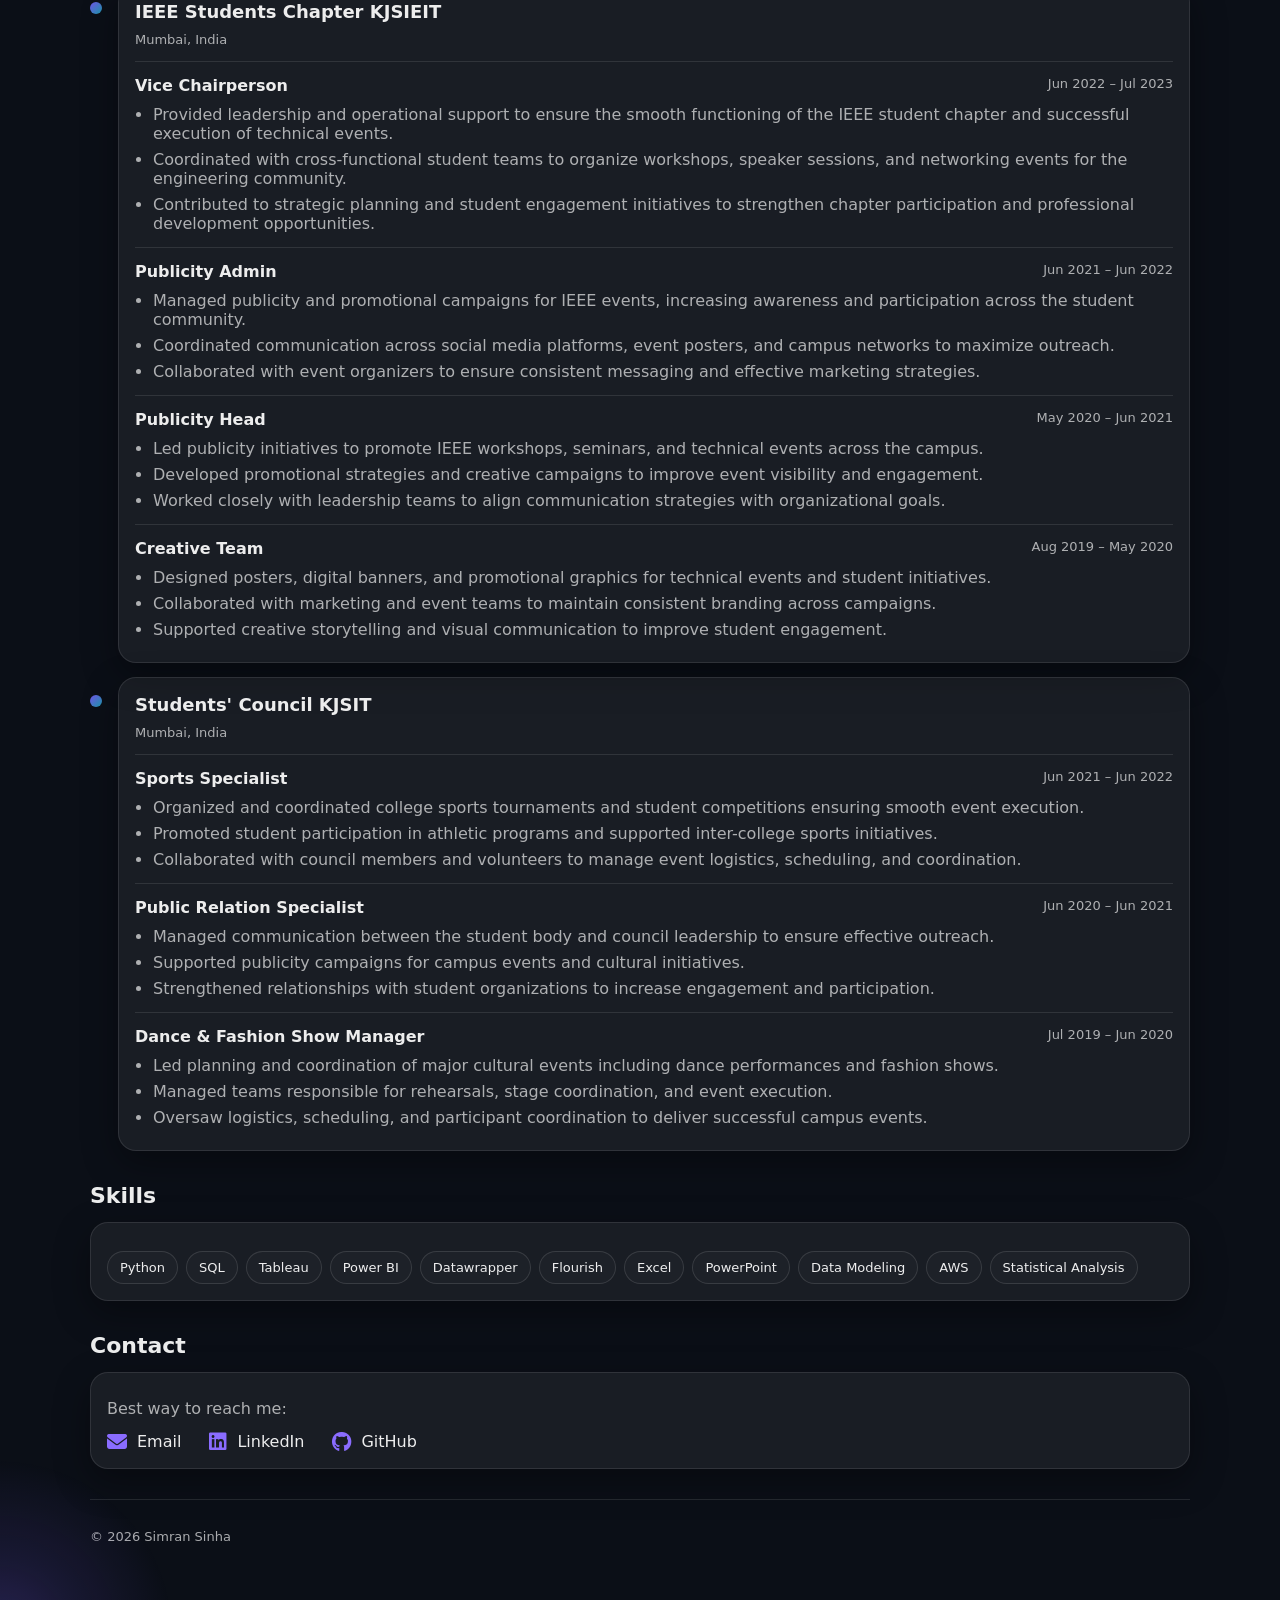
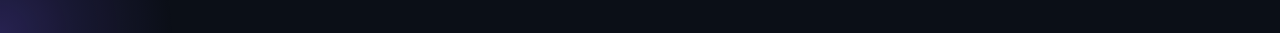
==== commit ce4a91f2: "Update index.html" ====
--- a/index.html
+++ b/index.html
@@ -222,13 +222,27 @@
 
   <div class="card">
     <p class="drip-eyebrow">Founder & Builder · In Progress</p>
-    <h3 class="drip-title">Drip <span class="muted">— AI-powered personal styling app</span></h3>
+
+    <h3 class="drip-title">
+      Drip <span class="muted">— AI-powered personal styling app</span>
+    </h3>
+
     <p class="muted" style="margin: 0.5rem 0 0.75rem; line-height: 1.65;">
-      An AI-powered personal styling app that learns your wardrobe, your taste, and dresses you smarter. Building at the intersection of generative AI and fashion — from outfit generation to colour analysis to style personas.
+      An AI-powered personal styling app that learns your wardrobe, your taste,
+      and dresses you smarter. Building at the intersection of generative AI and
+      fashion, from outfit generation to colour analysis to AI-powered style
+      personas.
     </p>
-    <a class="btn ghost" href="https://drip-style1.netlify.app" target="_blank" rel="noopener" style="margin-bottom: 10px; display:inline-flex;">
-      <i class="fa-solid fa-arrow-up-right-from-square" style="font-size:12px;"></i>&nbsp; Get Early Access
+
+    <a class="btn ghost"
+       href="https://drip-ai-stylist-m59v.vercel.app"
+       target="_blank"
+       rel="noopener"
+       style="margin-bottom: 10px; display:inline-flex;">
+      <i class="fa-solid fa-arrow-up-right-from-square" style="font-size:12px;"></i>&nbsp;
+      Try Drip
     </a>
+
     <div class="drip-stack">
       <span class="muted small" style="margin-right: 6px;">Stack:</span>
       <span class="pill">Next.js</span>
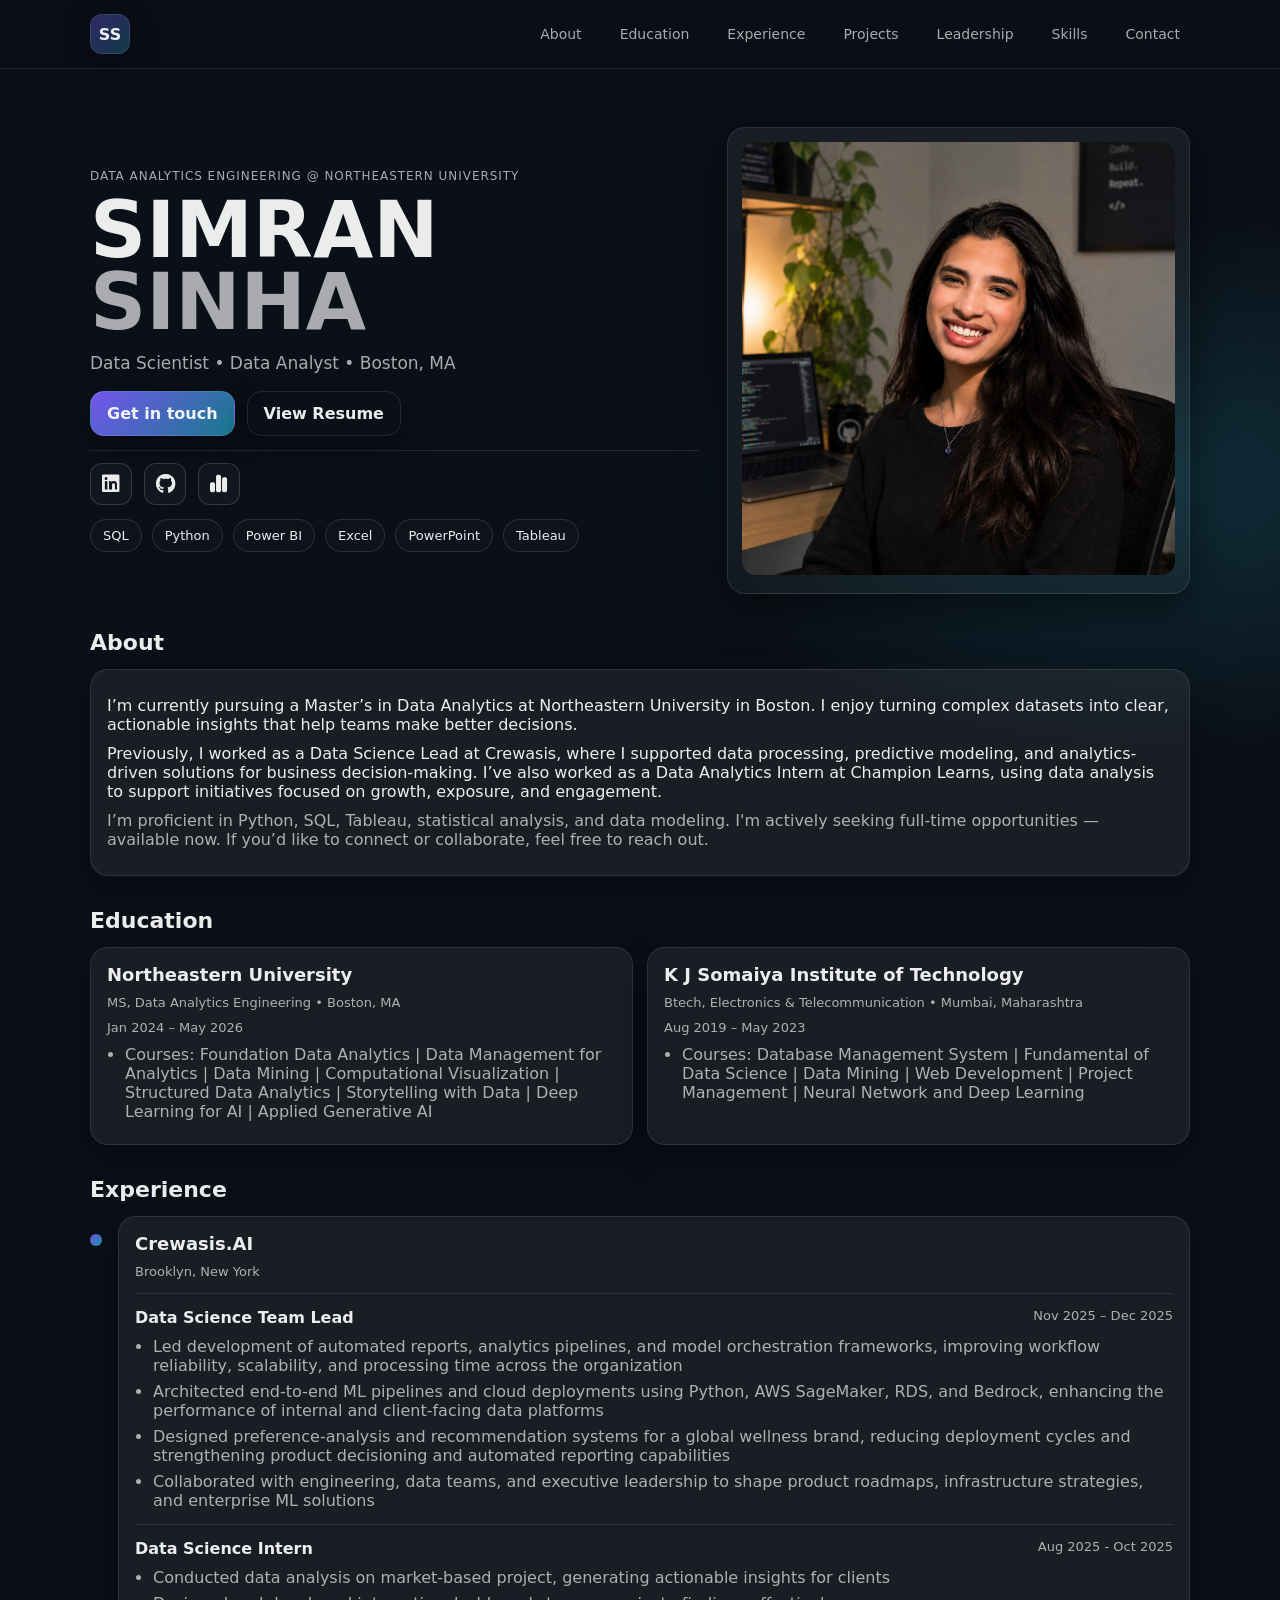
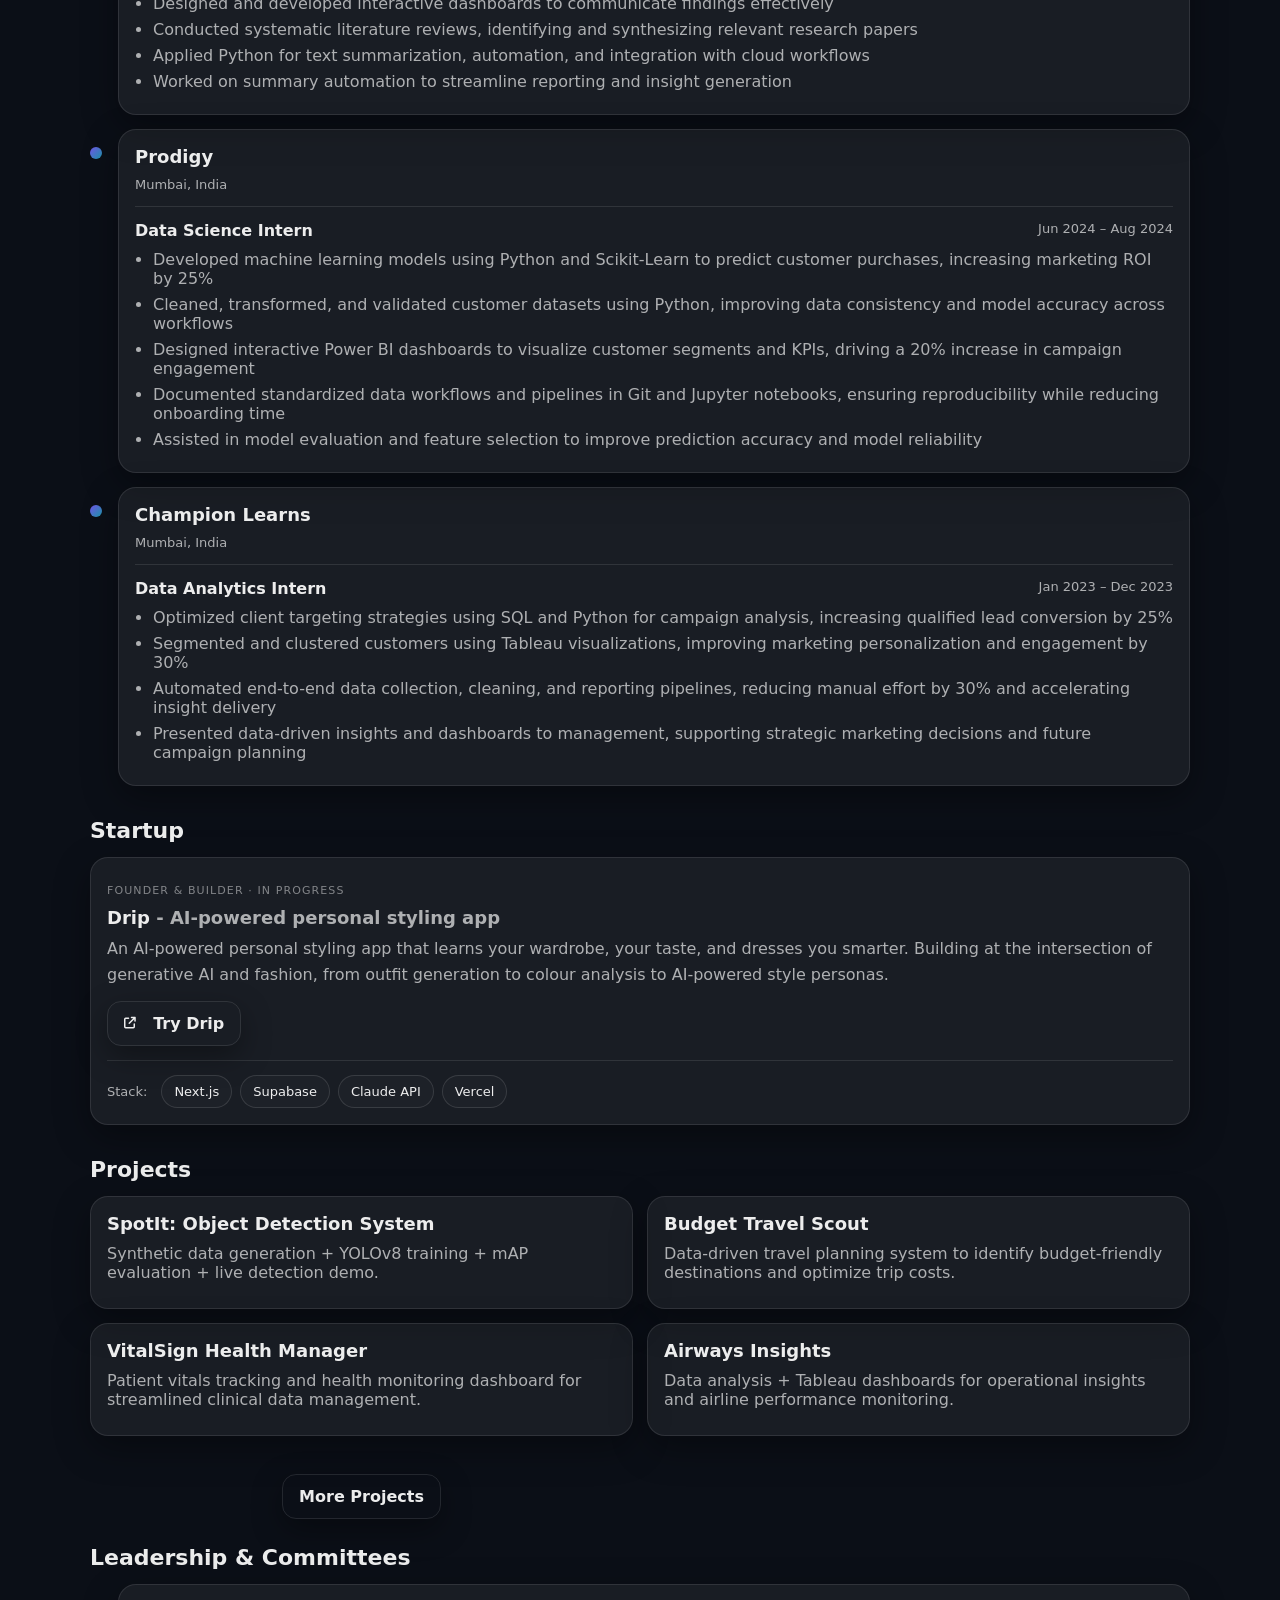
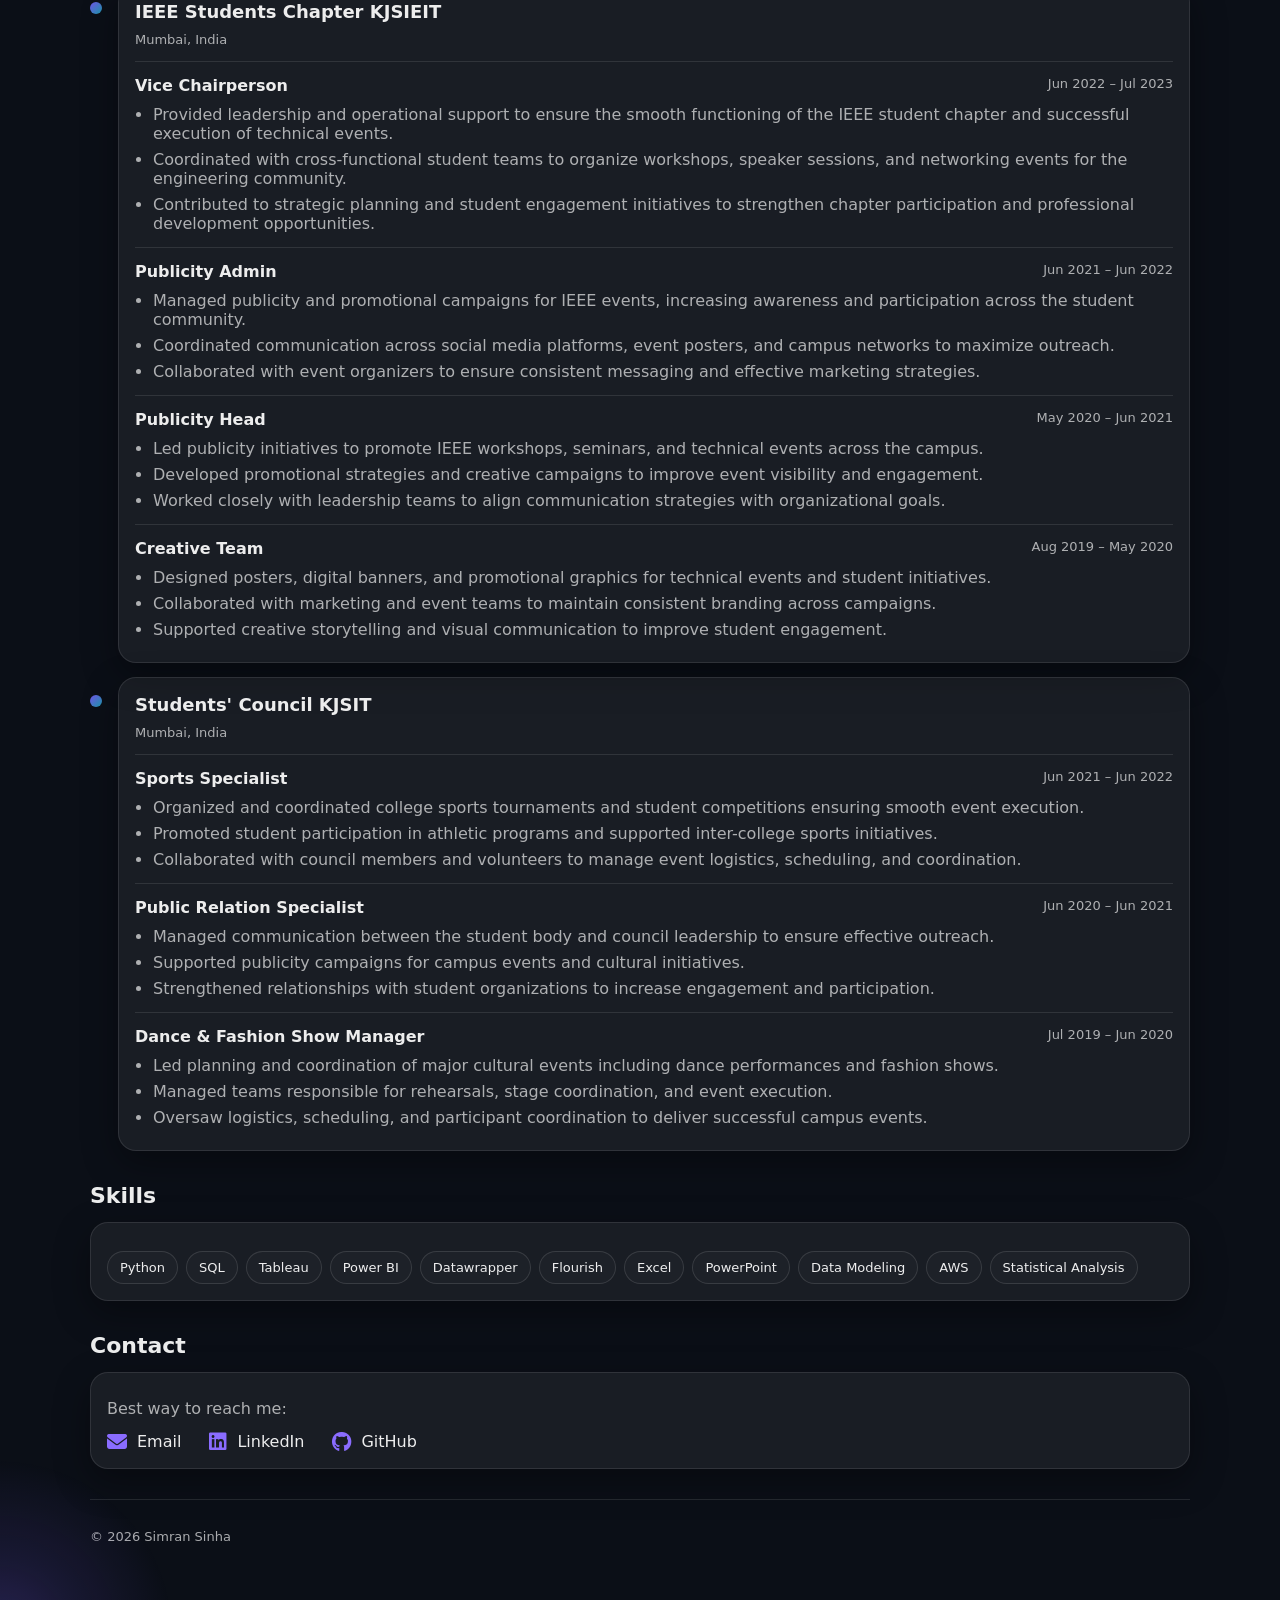
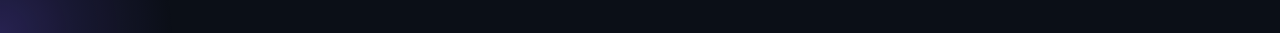
==== commit 9aea13af: "Fix hyphen formatting in title for consistency" ====
--- a/index.html
+++ b/index.html
@@ -224,7 +224,7 @@
     <p class="drip-eyebrow">Founder & Builder · In Progress</p>
 
     <h3 class="drip-title">
-      Drip <span class="muted">— AI-powered personal styling app</span>
+      Drip <span class="muted">- AI-powered personal styling app</span>
     </h3>
 
     <p class="muted" style="margin: 0.5rem 0 0.75rem; line-height: 1.65;">
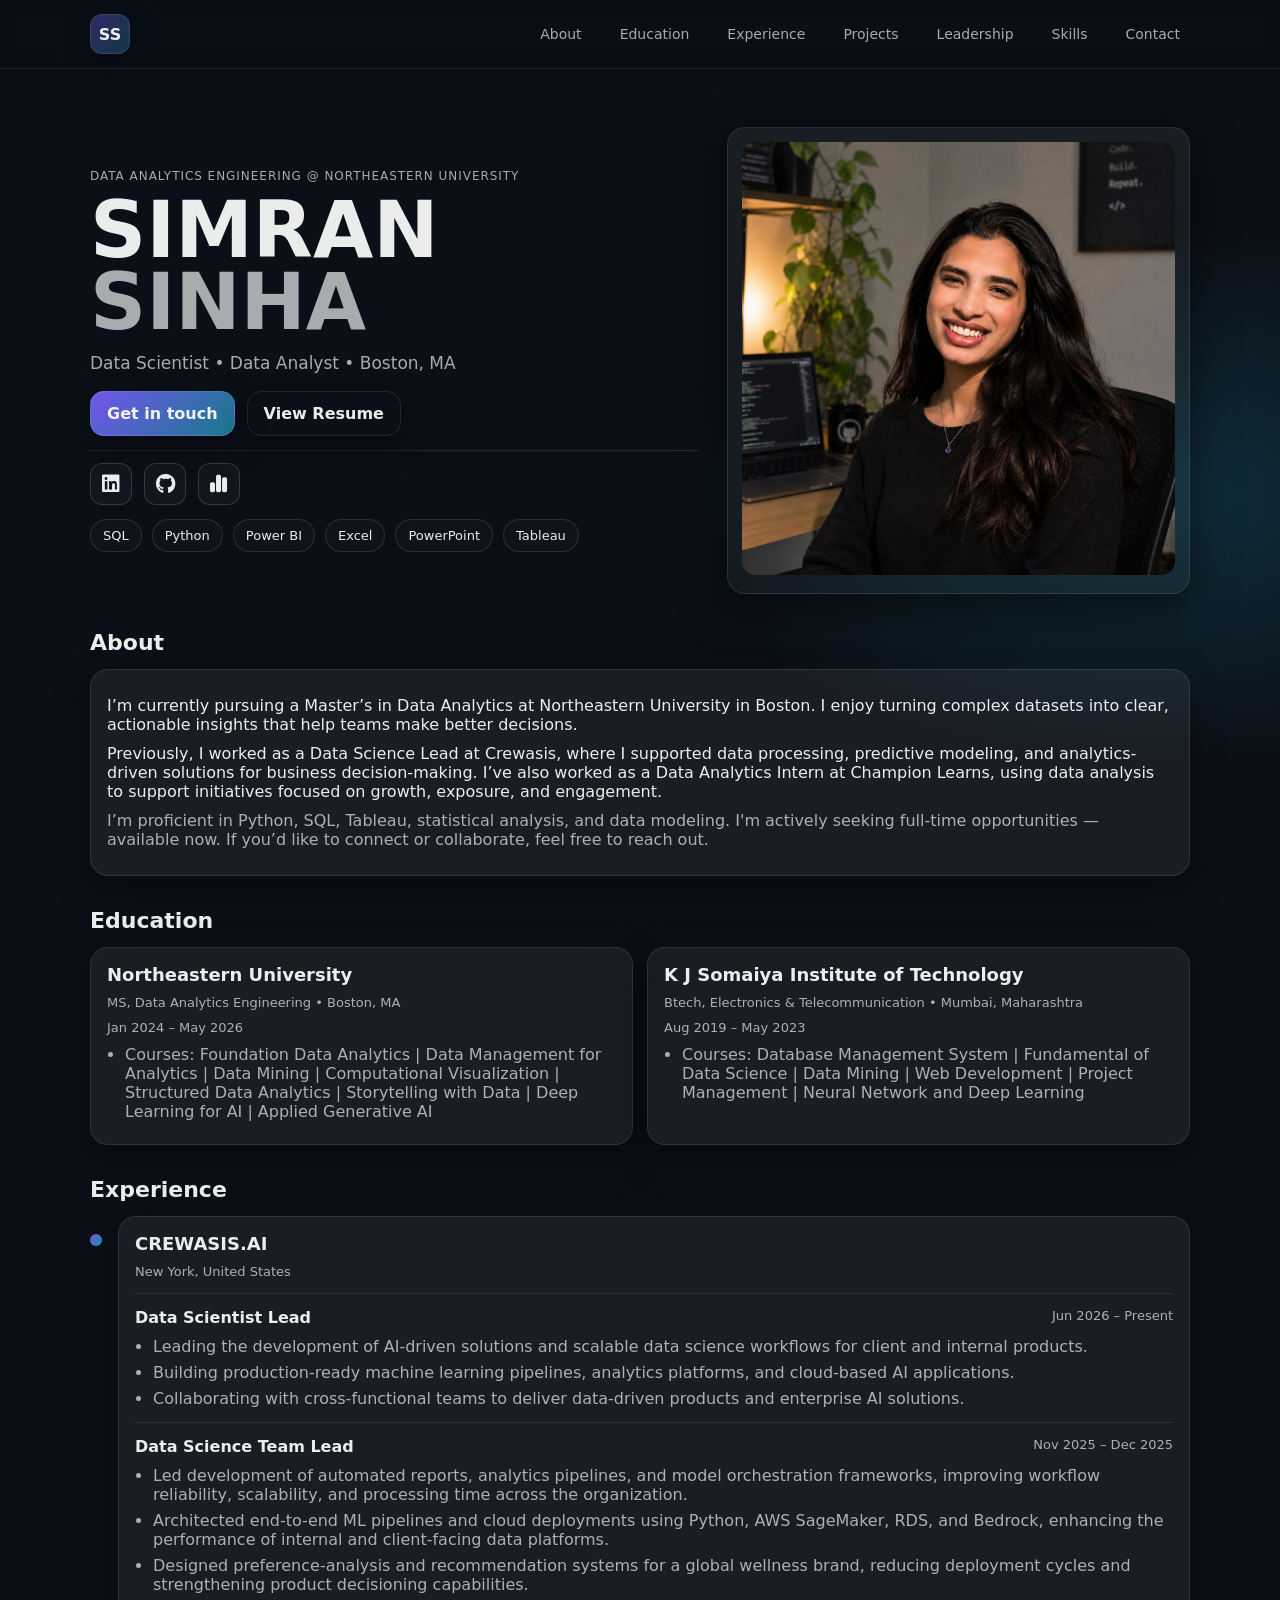
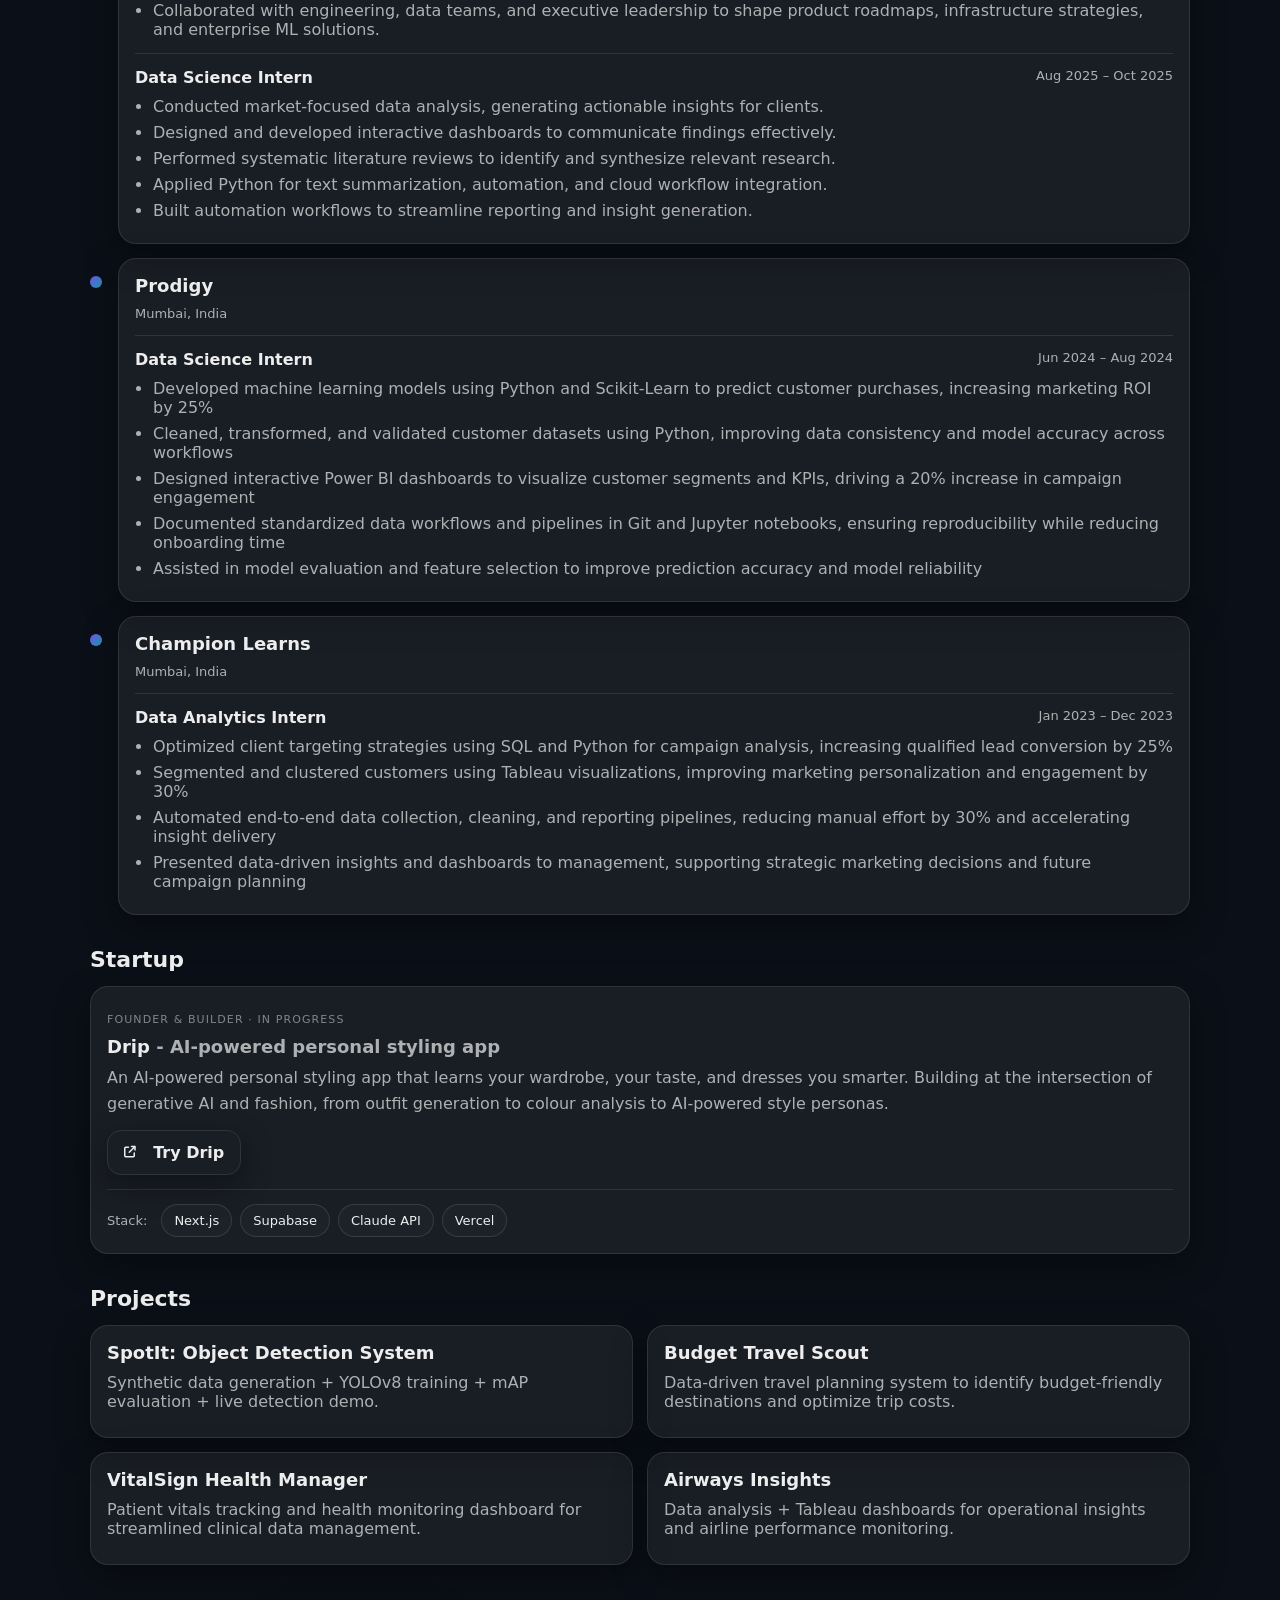
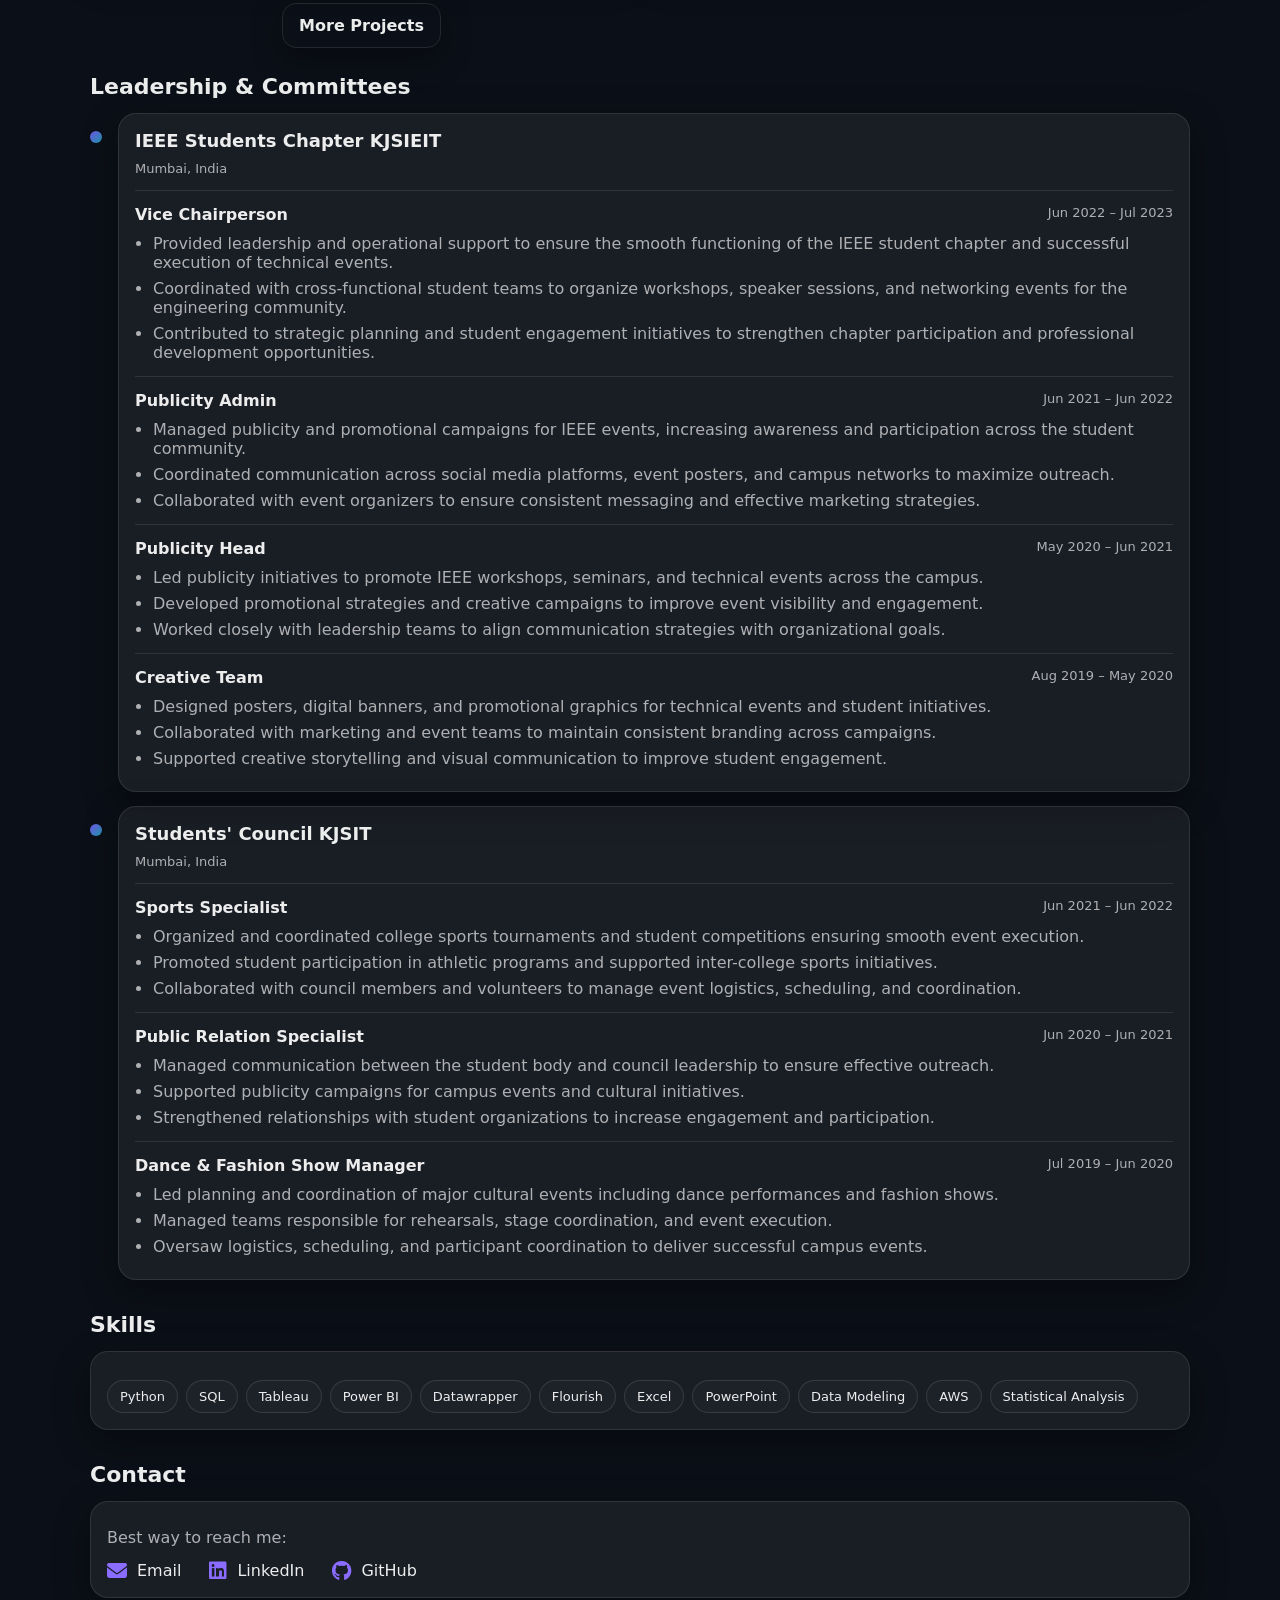
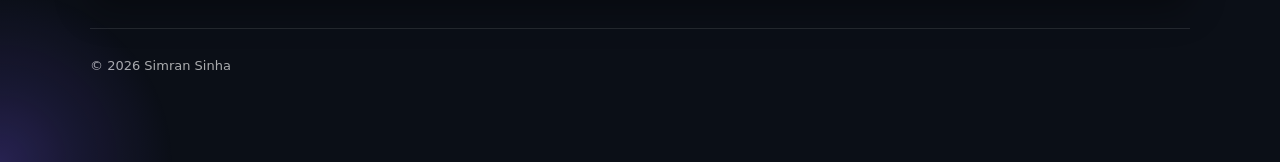
==== commit 69f67730: "Update index.html" ====
--- a/index.html
+++ b/index.html
@@ -133,40 +133,54 @@
 
       <div class="timeline">
 
-        <!-- Crewasis group (one hierarchy) -->
-        <div class="t-item">
-          <div class="t-dot"></div>
-          <div class="card">
-            <h3>Crewasis.AI</h3>
-            <p class="muted small">Brooklyn, New York</p>
-
-            <div class="subrole">
-              <div class="subrole-head">
-                <strong>Data Science Team Lead</strong>
-                <span class="muted small">Nov 2025 – Dec 2025</span>
-              </div>
-              <ul class="bullets">
-                <li>Led development of automated reports, analytics pipelines, and model orchestration frameworks, improving workflow reliability, scalability, and processing time across the organization</li>
-                <li>Architected end-to-end ML pipelines and cloud deployments using Python, AWS SageMaker, RDS, and Bedrock, enhancing the performance of internal and client-facing data platforms</li>
-                <li>Designed preference-analysis and recommendation systems for a global wellness brand, reducing deployment cycles and strengthening product decisioning and automated reporting capabilities</li>   
-                <li>Collaborated with engineering, data teams, and executive leadership to shape product roadmaps, infrastructure strategies, and enterprise ML solutions</li>
-              </ul>
-            </div>
-            <div class="subrole">
-              <div class="subrole-head">
-                <strong>Data Science Intern</strong>
-                <span class="muted small">Aug 2025 - Oct 2025</span>
-              </div>
-              <ul class="bullets">
-                <li> Conducted data analysis on market-based project, generating actionable insights for clients</li>
-                <li>Designed and developed interactive dashboards to communicate findings effectively </li> 
-                <li> Conducted systematic literature reviews, identifying and synthesizing relevant research papers </li>  
-                <li> Applied Python for text summarization, automation, and integration with cloud workflows </li>  
-                <li> Worked on summary automation to streamline reporting and insight generation </li>
-              </ul>
-            </div>
-          </div>
-        </div>
+<!-- Crewasis group (one hierarchy) -->
+<div class="t-item">
+  <div class="t-dot"></div>
+  <div class="card">
+    <h3>CREWASIS.AI</h3>
+    <p class="muted small">New York, United States</p>
+
+    <div class="subrole">
+      <div class="subrole-head">
+        <strong>Data Scientist Lead</strong>
+        <span class="muted small">Jun 2026 – Present</span>
+      </div>
+      <ul class="bullets">
+        <li>Leading the development of AI-driven solutions and scalable data science workflows for client and internal products.</li>
+        <li>Building production-ready machine learning pipelines, analytics platforms, and cloud-based AI applications.</li>
+        <li>Collaborating with cross-functional teams to deliver data-driven products and enterprise AI solutions.</li>
+      </ul>
+    </div>
+
+    <div class="subrole">
+      <div class="subrole-head">
+        <strong>Data Science Team Lead</strong>
+        <span class="muted small">Nov 2025 – Dec 2025</span>
+      </div>
+      <ul class="bullets">
+        <li>Led development of automated reports, analytics pipelines, and model orchestration frameworks, improving workflow reliability, scalability, and processing time across the organization.</li>
+        <li>Architected end-to-end ML pipelines and cloud deployments using Python, AWS SageMaker, RDS, and Bedrock, enhancing the performance of internal and client-facing data platforms.</li>
+        <li>Designed preference-analysis and recommendation systems for a global wellness brand, reducing deployment cycles and strengthening product decisioning capabilities.</li>
+        <li>Collaborated with engineering, data teams, and executive leadership to shape product roadmaps, infrastructure strategies, and enterprise ML solutions.</li>
+      </ul>
+    </div>
+
+    <div class="subrole">
+      <div class="subrole-head">
+        <strong>Data Science Intern</strong>
+        <span class="muted small">Aug 2025 – Oct 2025</span>
+      </div>
+      <ul class="bullets">
+        <li>Conducted market-focused data analysis, generating actionable insights for clients.</li>
+        <li>Designed and developed interactive dashboards to communicate findings effectively.</li>
+        <li>Performed systematic literature reviews to identify and synthesize relevant research.</li>
+        <li>Applied Python for text summarization, automation, and cloud workflow integration.</li>
+        <li>Built automation workflows to streamline reporting and insight generation.</li>
+      </ul>
+    </div>
+
+  </div>
+</div>
 
         <!-- Prodigy -->
    <div class="t-item">
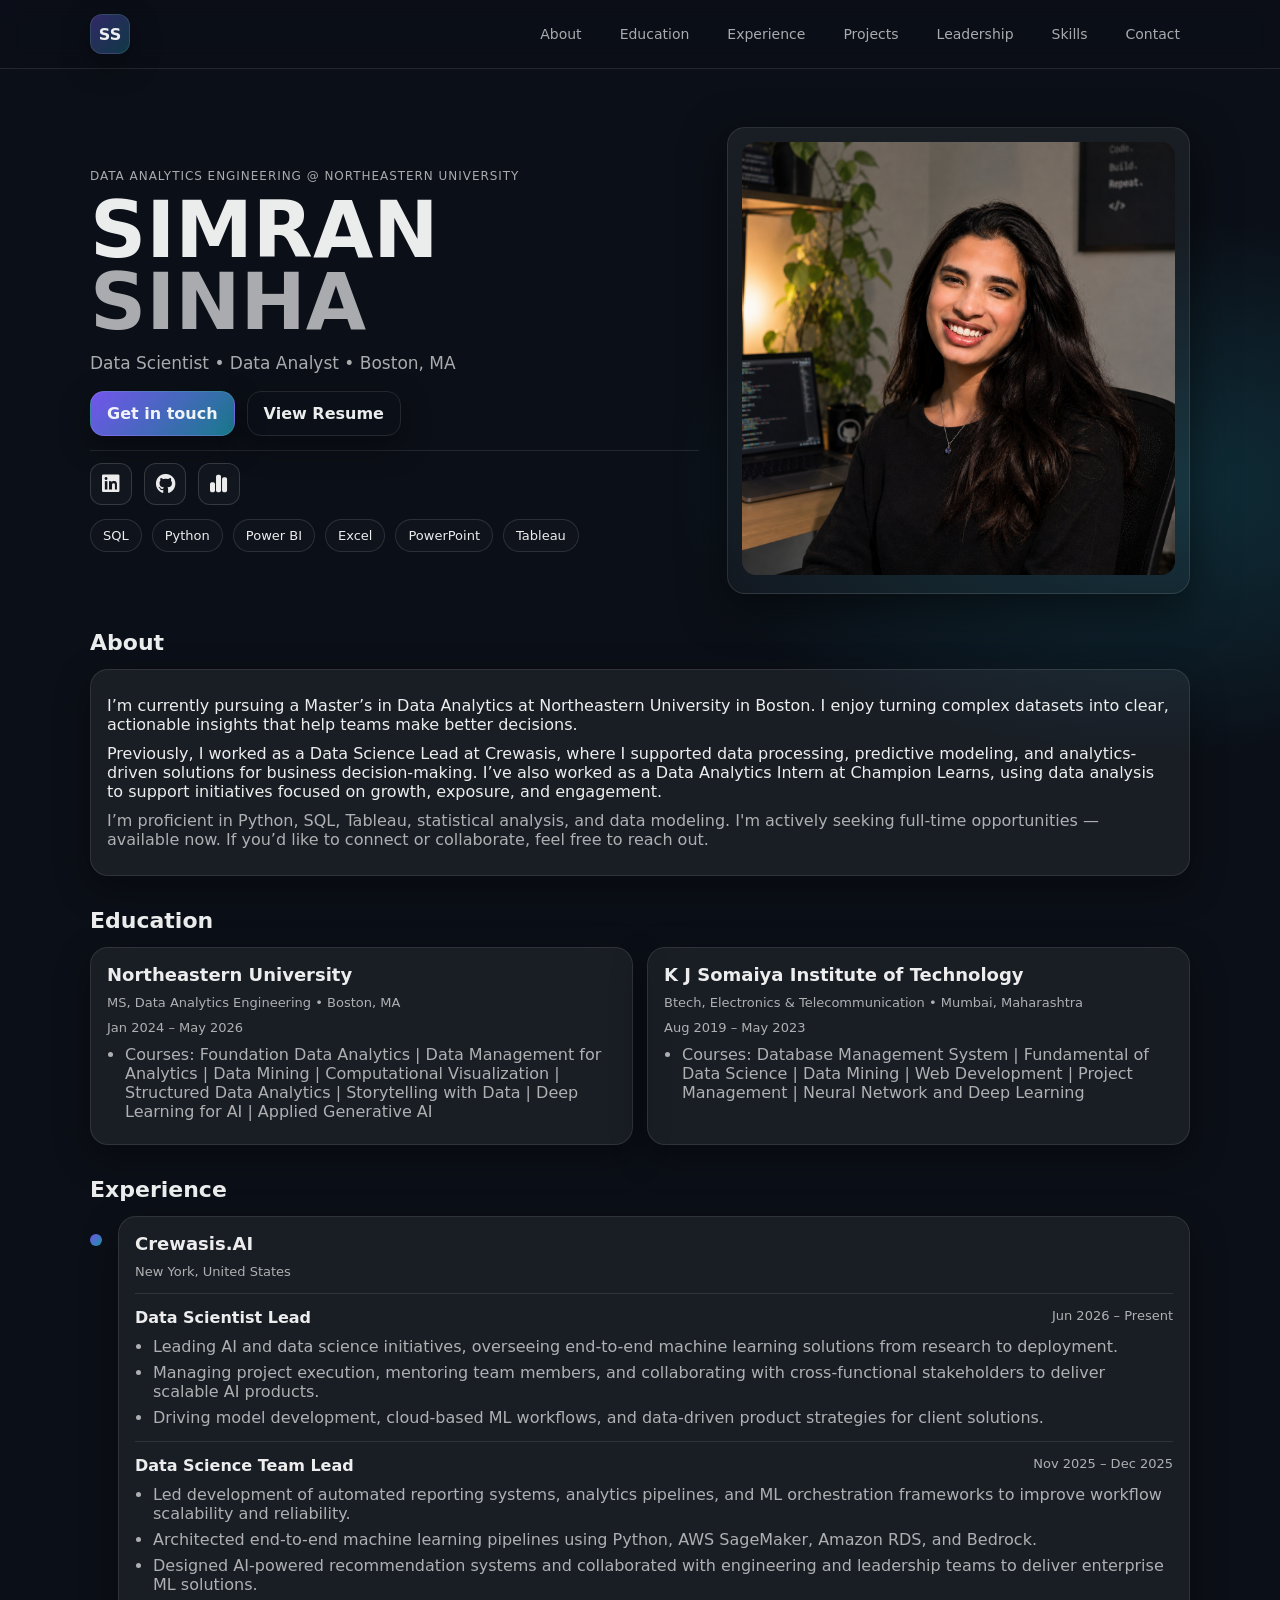
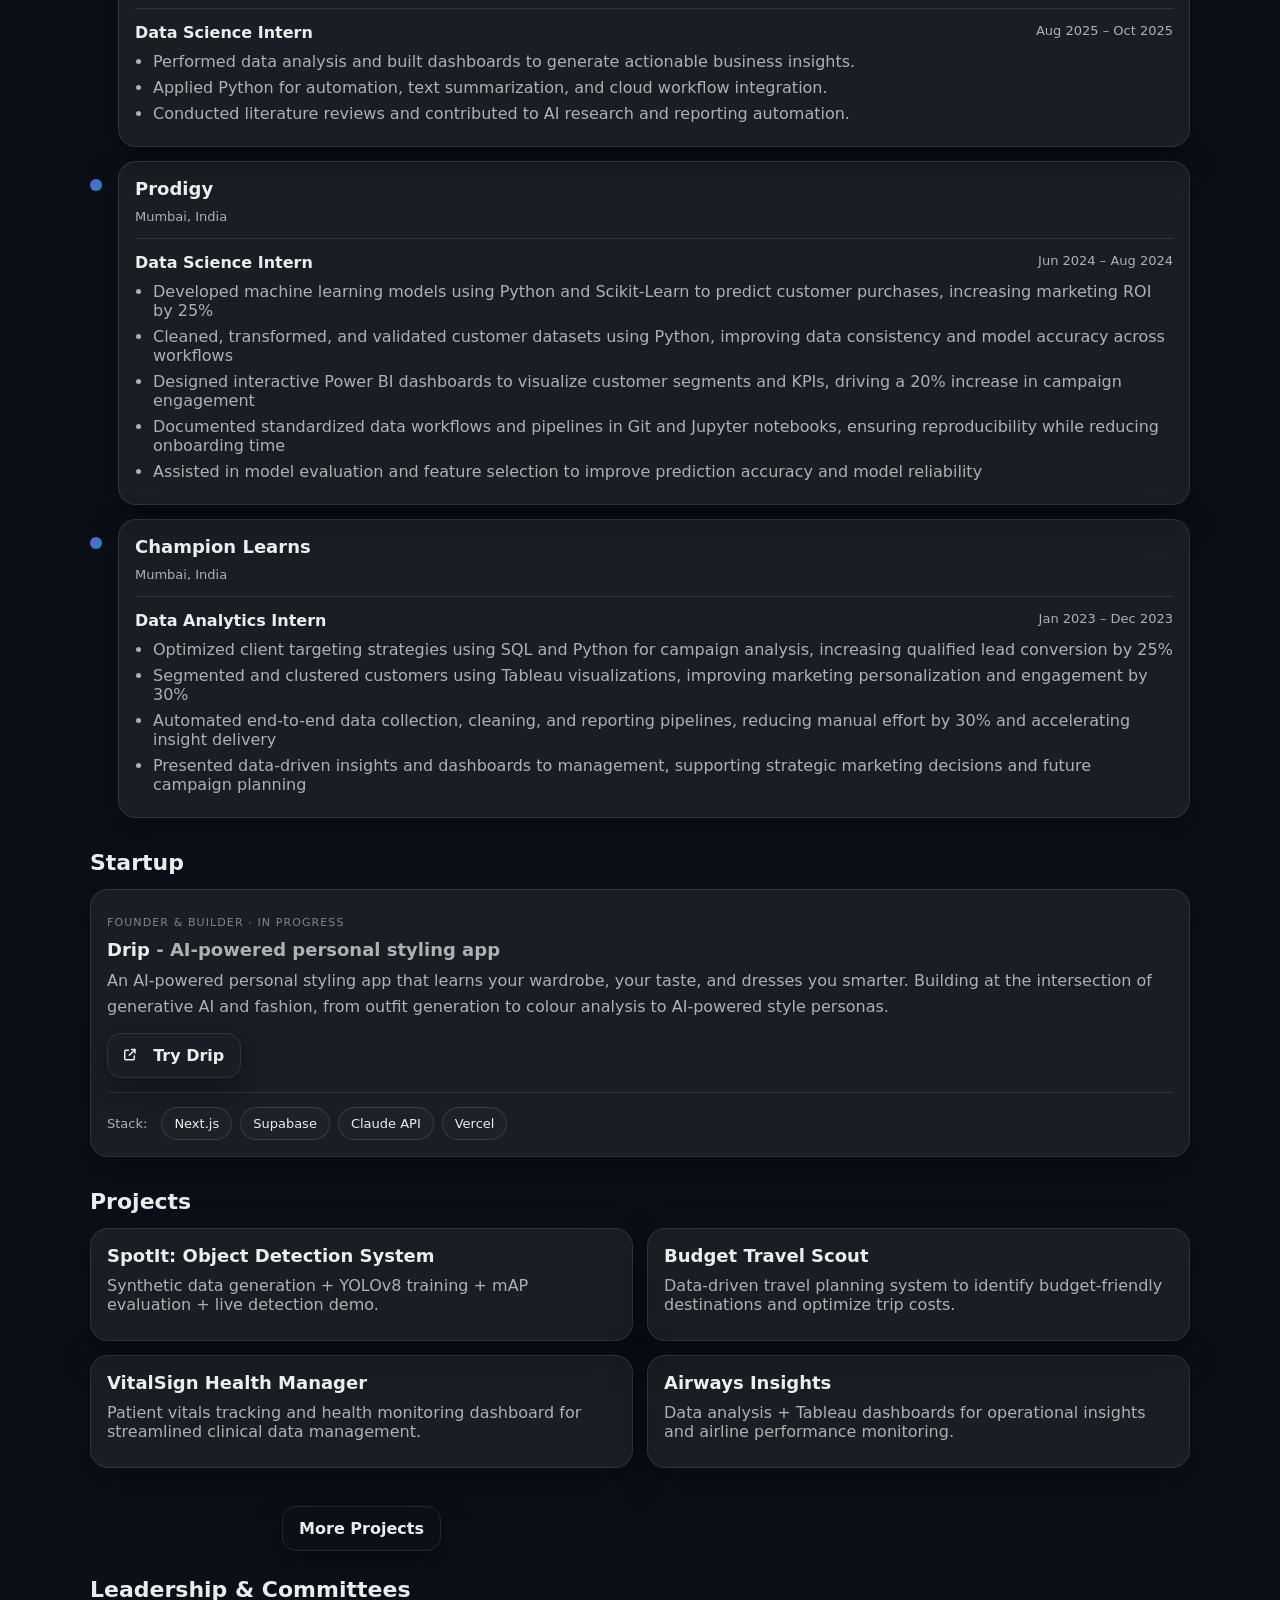
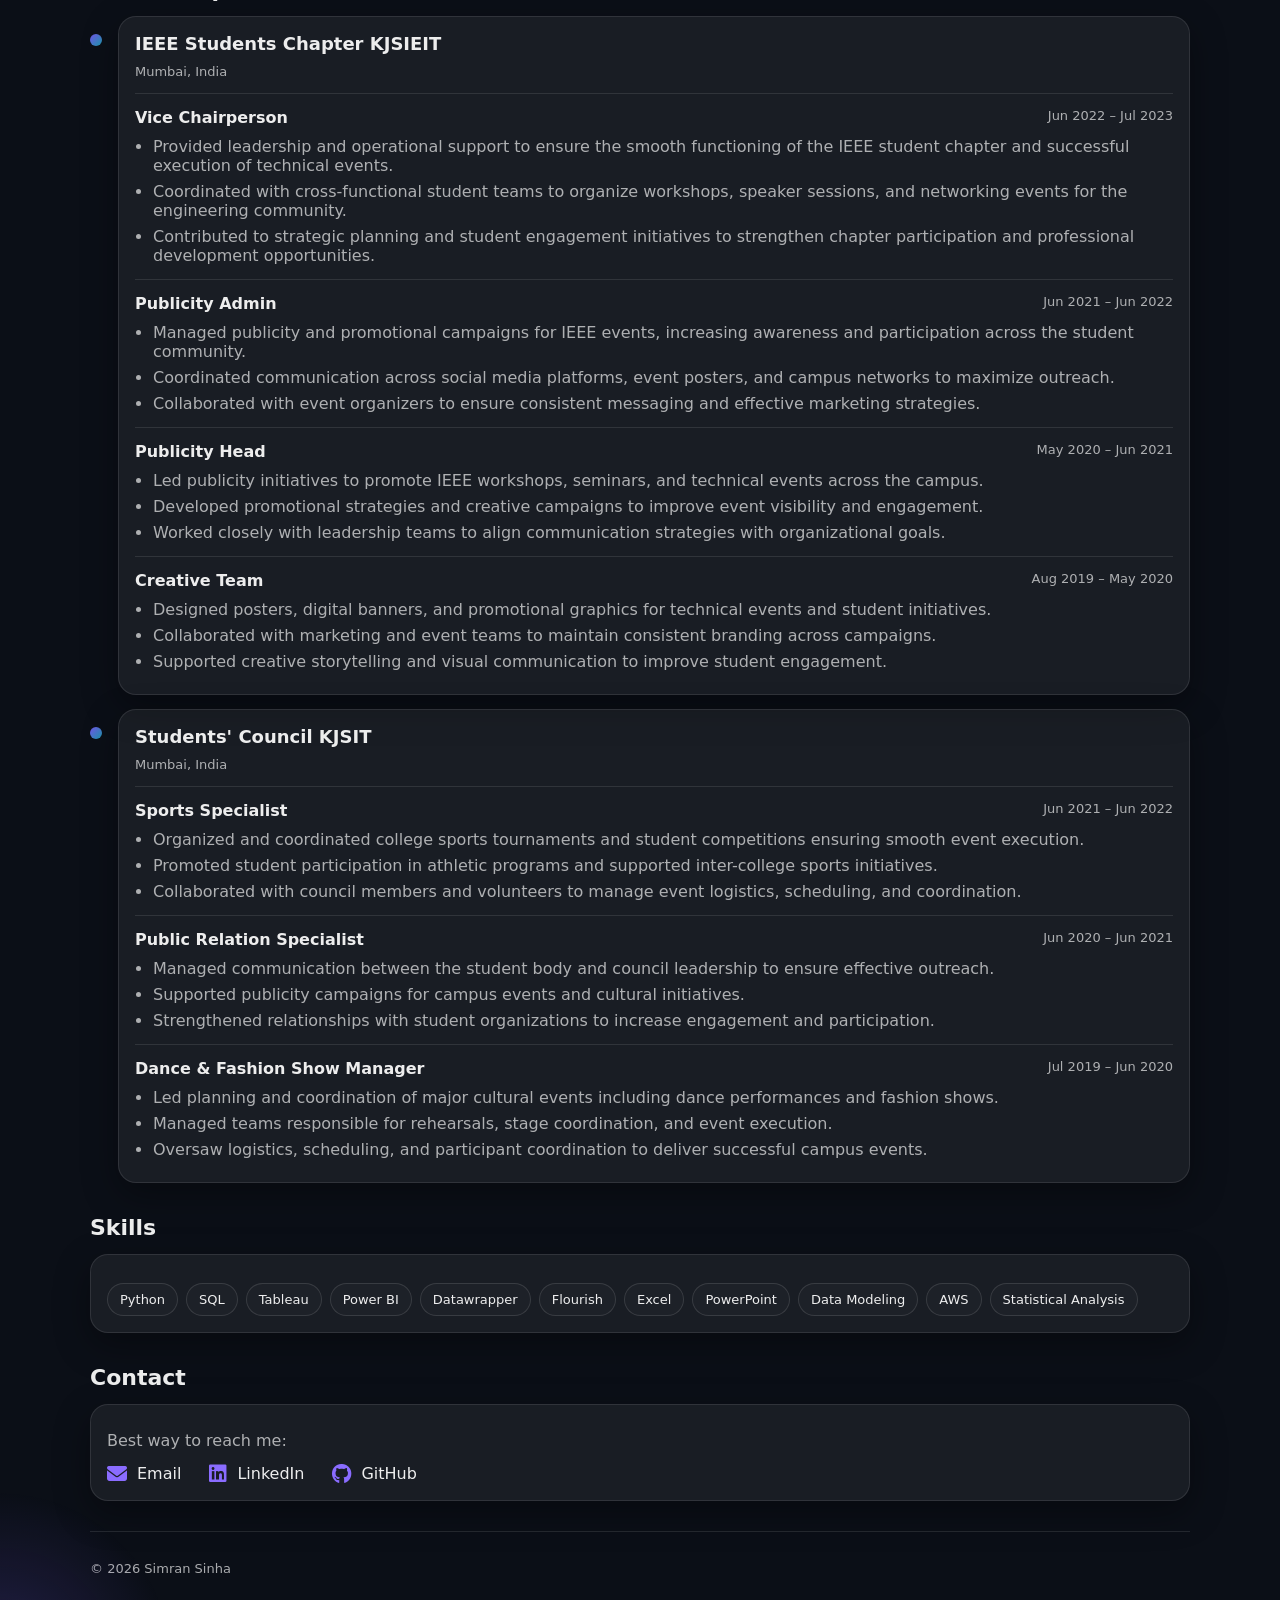
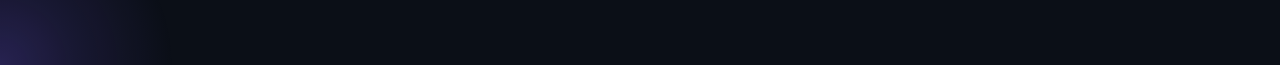
==== commit 951da52f: "Update index.html" ====
--- a/index.html
+++ b/index.html
@@ -133,49 +133,49 @@
 
       <div class="timeline">
 
-<!-- Crewasis group (one hierarchy) -->
+<!-- Crewasis -->
 <div class="t-item">
   <div class="t-dot"></div>
   <div class="card">
-    <h3>CREWASIS.AI</h3>
+    <h3>Crewasis.AI</h3>
     <p class="muted small">New York, United States</p>
 
+    <!-- Current Role -->
     <div class="subrole">
       <div class="subrole-head">
         <strong>Data Scientist Lead</strong>
         <span class="muted small">Jun 2026 – Present</span>
       </div>
       <ul class="bullets">
-        <li>Leading the development of AI-driven solutions and scalable data science workflows for client and internal products.</li>
-        <li>Building production-ready machine learning pipelines, analytics platforms, and cloud-based AI applications.</li>
-        <li>Collaborating with cross-functional teams to deliver data-driven products and enterprise AI solutions.</li>
+        <li>Leading AI and data science initiatives, overseeing end-to-end machine learning solutions from research to deployment.</li>
+        <li>Managing project execution, mentoring team members, and collaborating with cross-functional stakeholders to deliver scalable AI products.</li>
+        <li>Driving model development, cloud-based ML workflows, and data-driven product strategies for client solutions.</li>
       </ul>
     </div>
 
+    <!-- Previous Full-time -->
     <div class="subrole">
       <div class="subrole-head">
         <strong>Data Science Team Lead</strong>
         <span class="muted small">Nov 2025 – Dec 2025</span>
       </div>
       <ul class="bullets">
-        <li>Led development of automated reports, analytics pipelines, and model orchestration frameworks, improving workflow reliability, scalability, and processing time across the organization.</li>
-        <li>Architected end-to-end ML pipelines and cloud deployments using Python, AWS SageMaker, RDS, and Bedrock, enhancing the performance of internal and client-facing data platforms.</li>
-        <li>Designed preference-analysis and recommendation systems for a global wellness brand, reducing deployment cycles and strengthening product decisioning capabilities.</li>
-        <li>Collaborated with engineering, data teams, and executive leadership to shape product roadmaps, infrastructure strategies, and enterprise ML solutions.</li>
+        <li>Led development of automated reporting systems, analytics pipelines, and ML orchestration frameworks to improve workflow scalability and reliability.</li>
+        <li>Architected end-to-end machine learning pipelines using Python, AWS SageMaker, Amazon RDS, and Bedrock.</li>
+        <li>Designed AI-powered recommendation systems and collaborated with engineering and leadership teams to deliver enterprise ML solutions.</li>
       </ul>
     </div>
 
+    <!-- Internship -->
     <div class="subrole">
       <div class="subrole-head">
         <strong>Data Science Intern</strong>
         <span class="muted small">Aug 2025 – Oct 2025</span>
       </div>
       <ul class="bullets">
-        <li>Conducted market-focused data analysis, generating actionable insights for clients.</li>
-        <li>Designed and developed interactive dashboards to communicate findings effectively.</li>
-        <li>Performed systematic literature reviews to identify and synthesize relevant research.</li>
-        <li>Applied Python for text summarization, automation, and cloud workflow integration.</li>
-        <li>Built automation workflows to streamline reporting and insight generation.</li>
+        <li>Performed data analysis and built dashboards to generate actionable business insights.</li>
+        <li>Applied Python for automation, text summarization, and cloud workflow integration.</li>
+        <li>Conducted literature reviews and contributed to AI research and reporting automation.</li>
       </ul>
     </div>
 
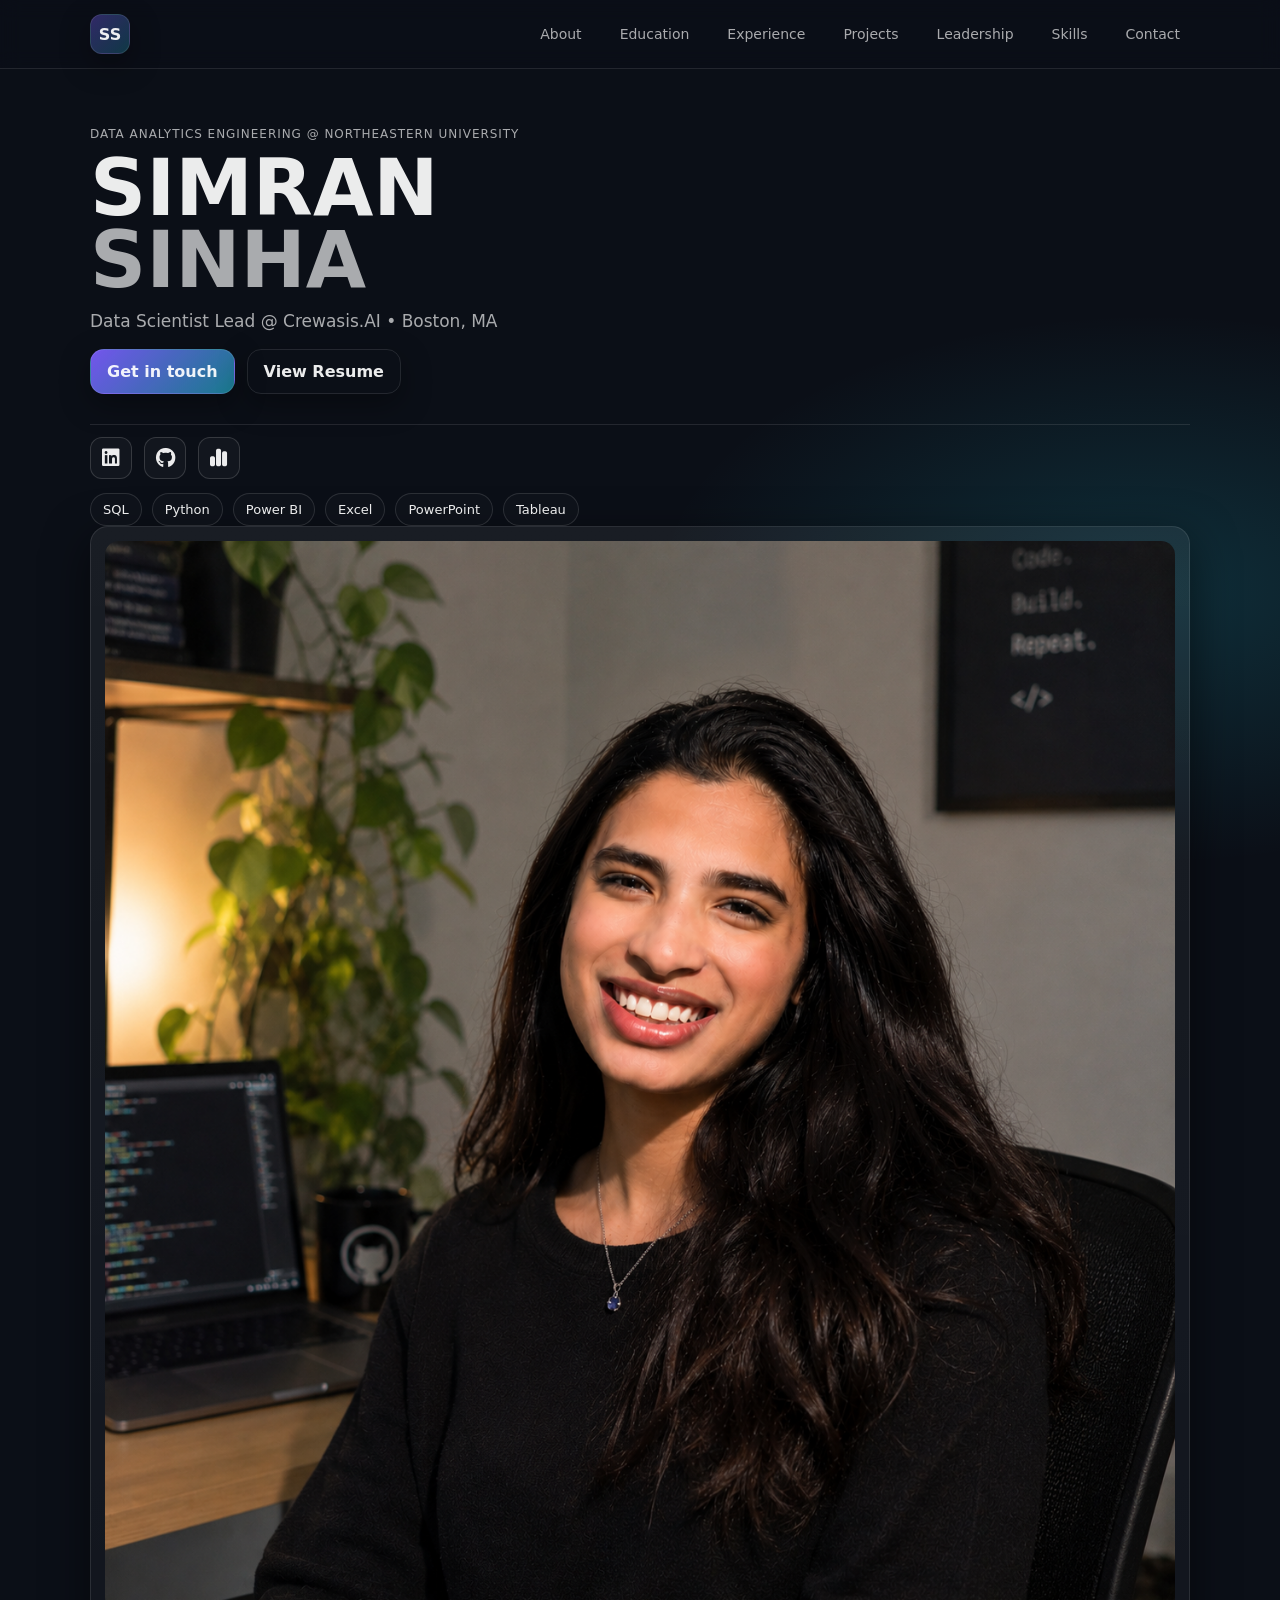
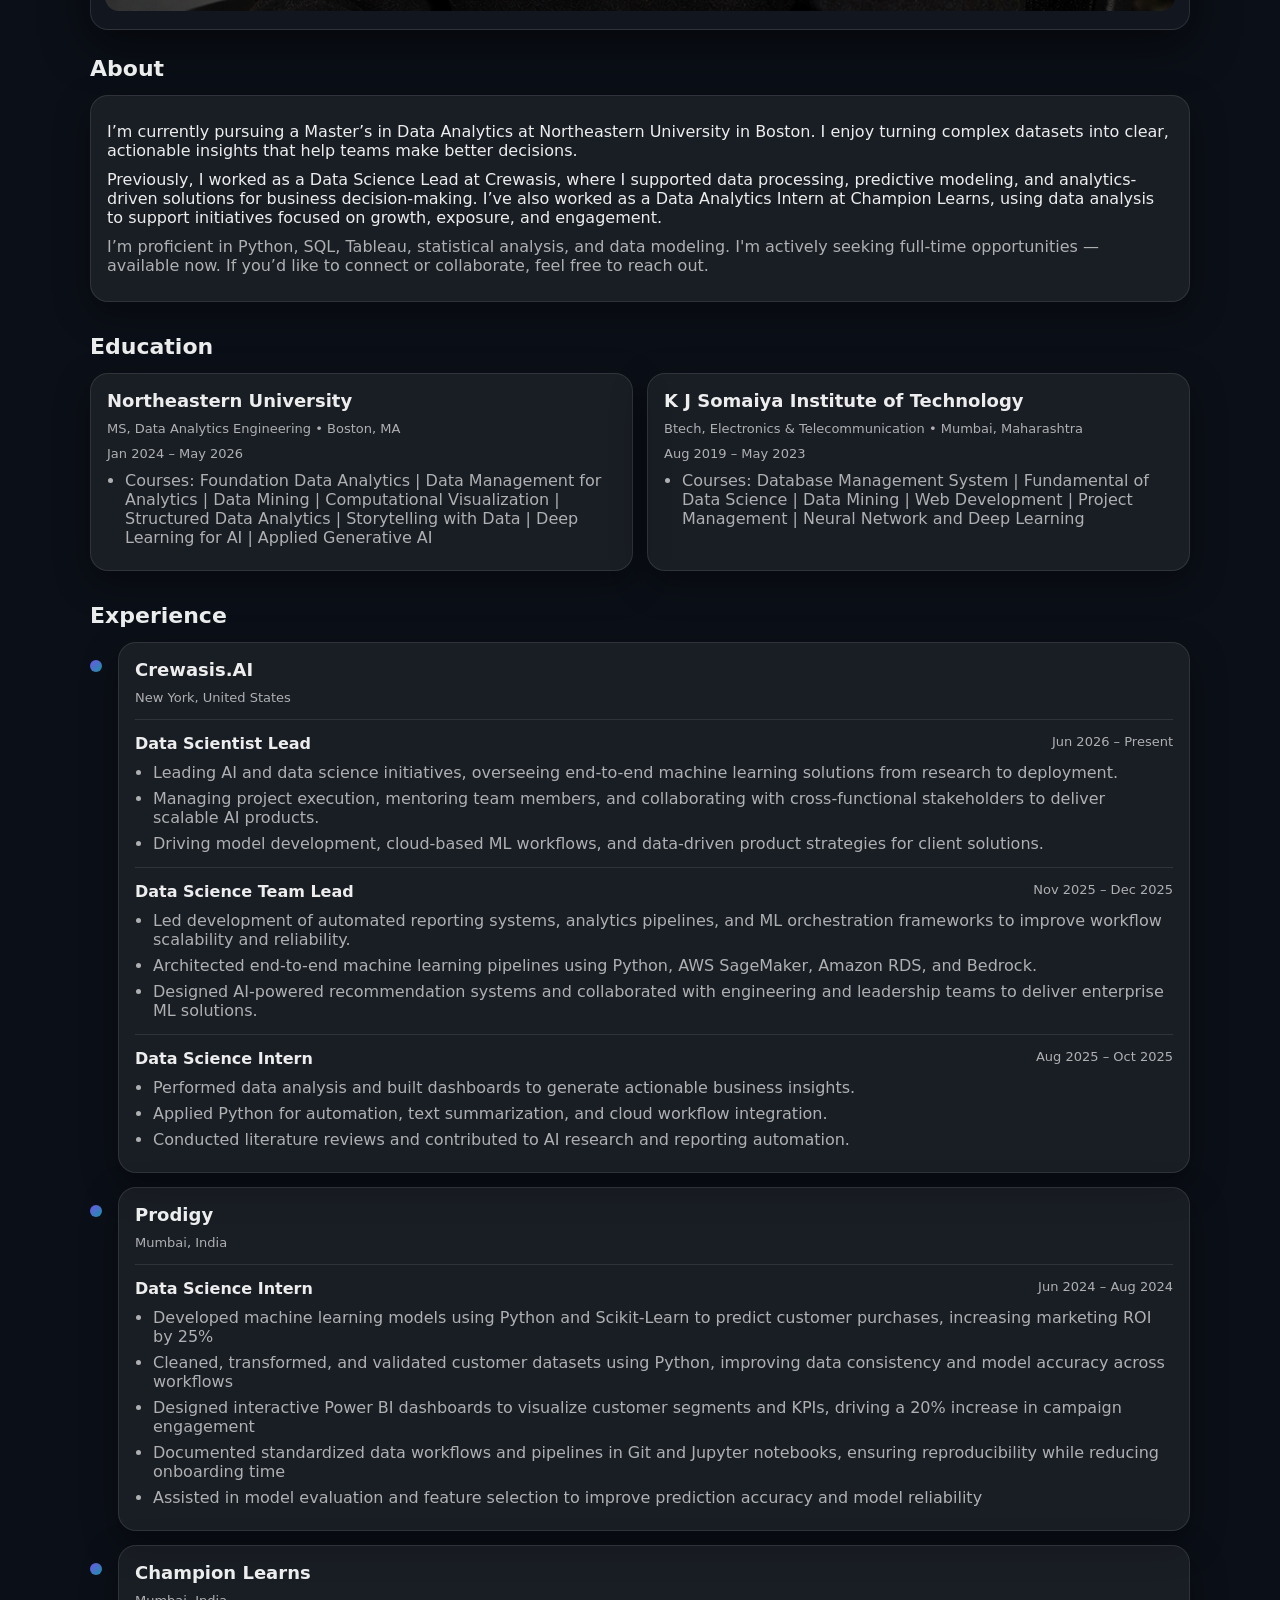
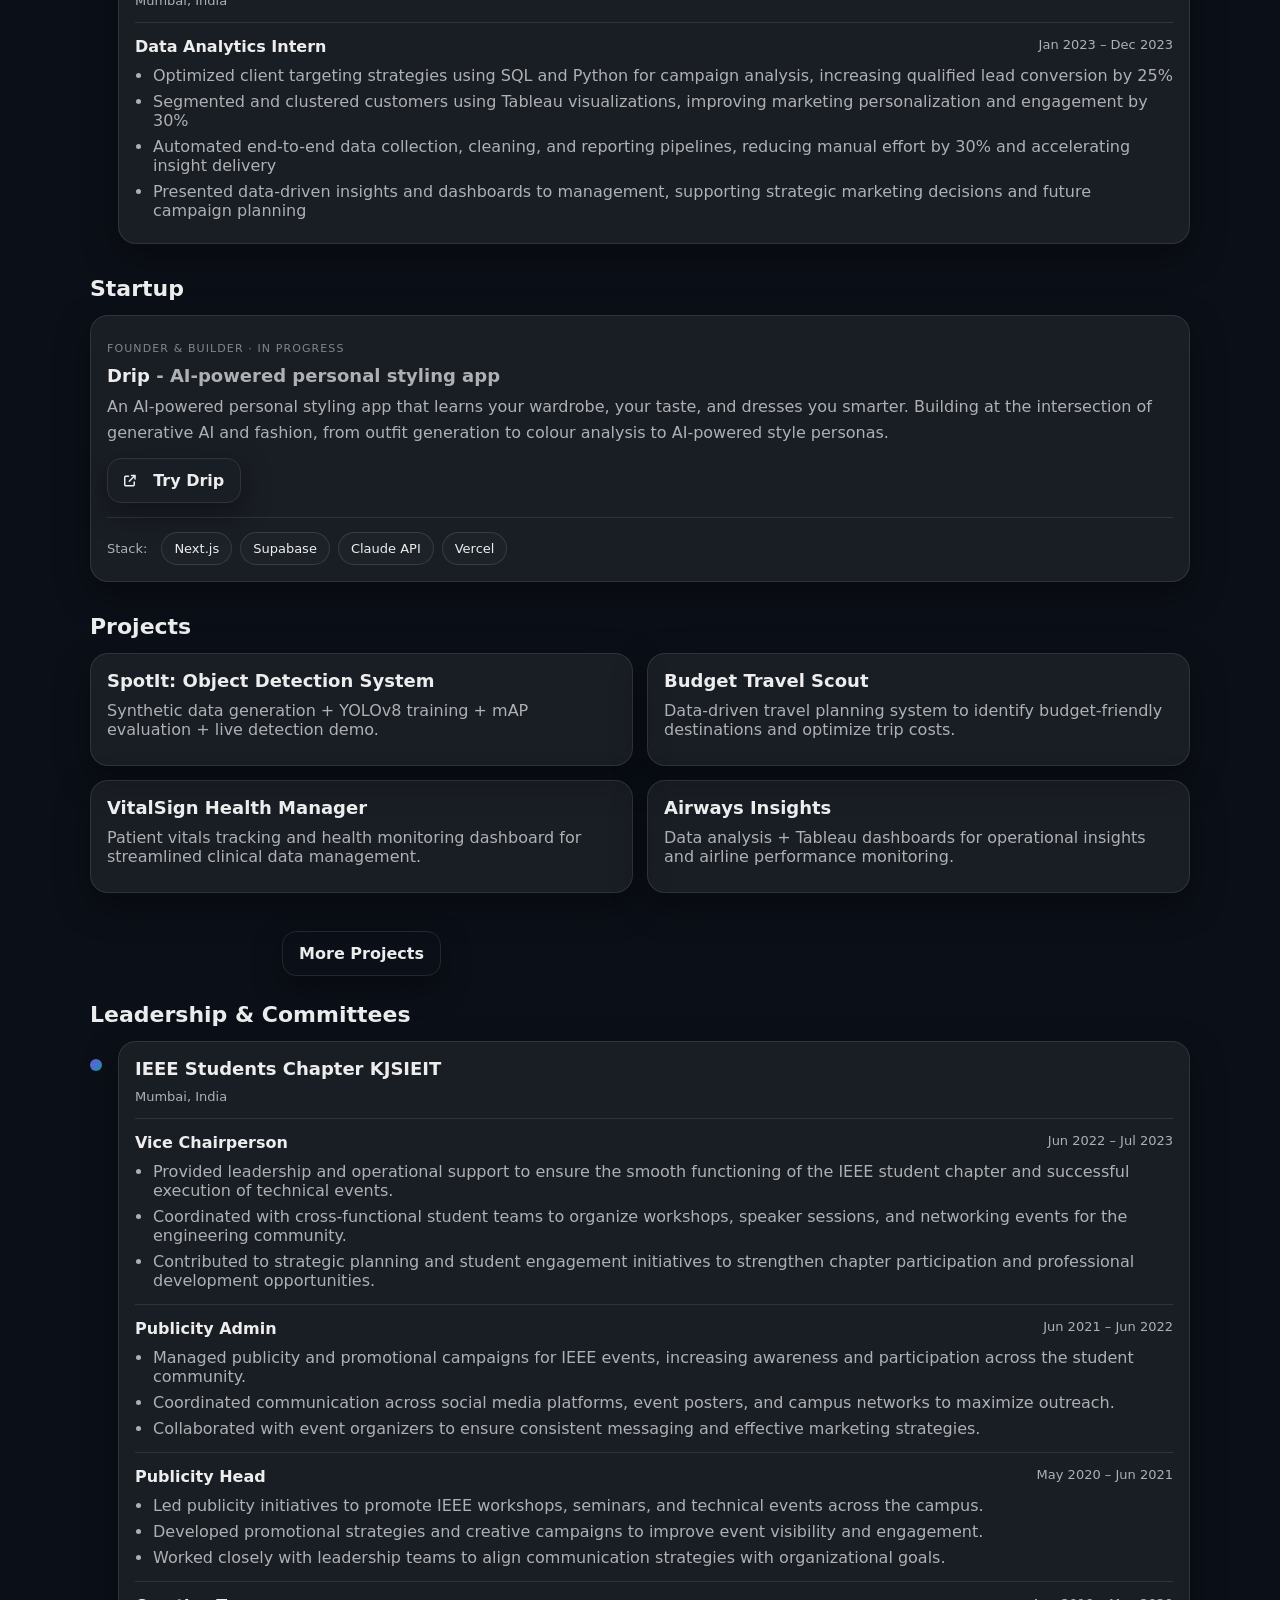
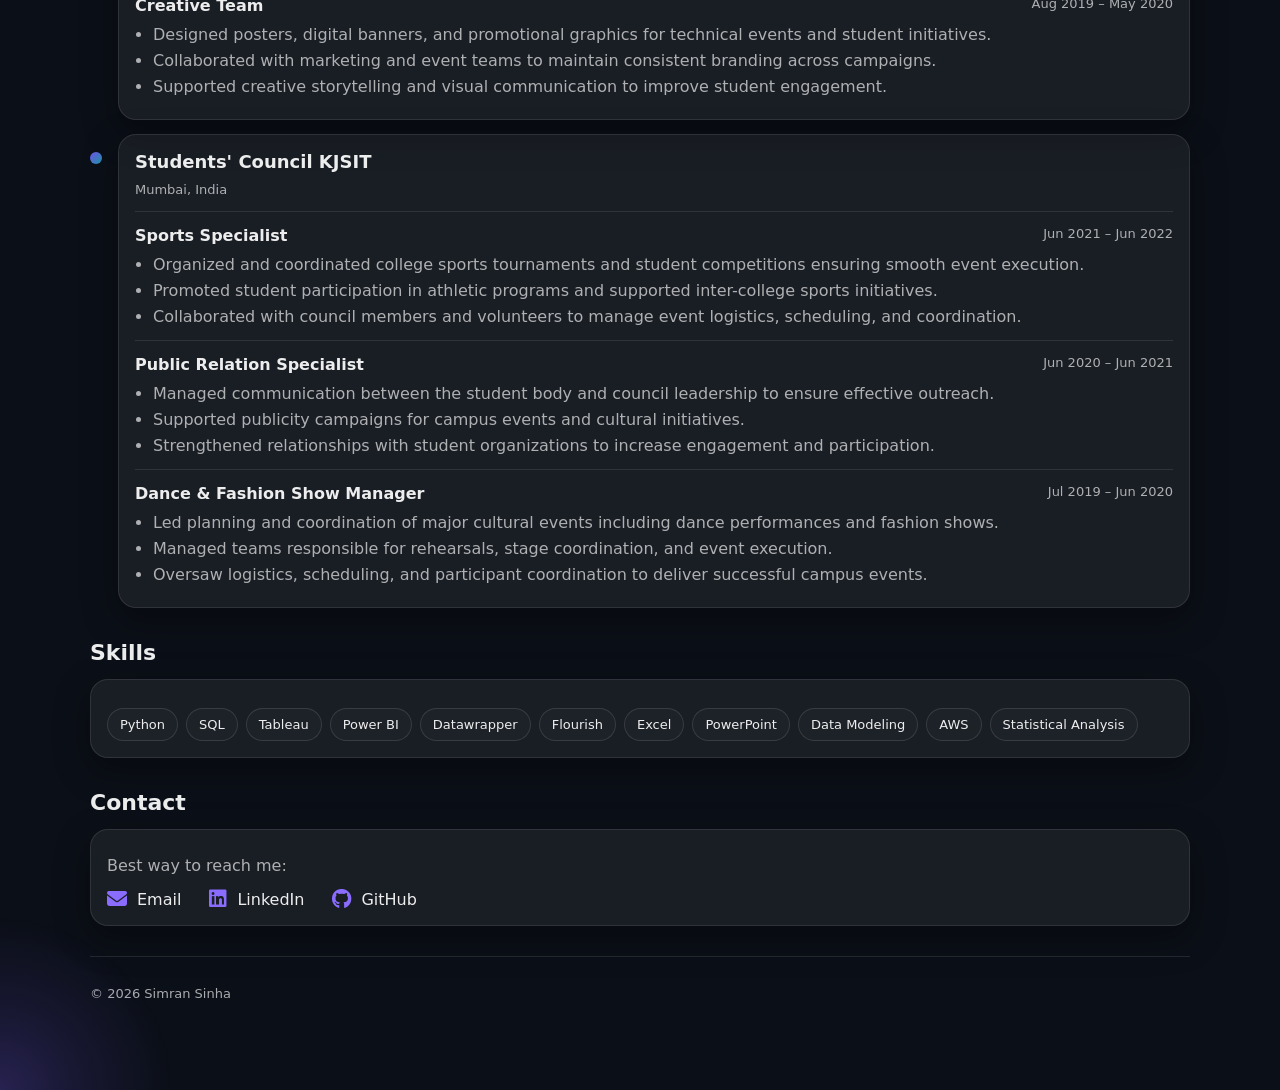
==== commit 14e5eaea: "Update hero section content in index.html" ====
--- a/index.html
+++ b/index.html
@@ -34,23 +34,30 @@
 
   <main id="top" class="container">
 
-    <!-- HERO -->
-    <section class="hero">
-      <div class="hero-left">
-        <p class="kicker">DATA ANALYTICS ENGINEERING @ NORTHEASTERN UNIVERSITY</p>
-
-        <h1 class="hero-title">
-          SIMRAN<br/>
-          <span class="muted">SINHA</span>
-        </h1>
-
-        <p class="hero-sub">Data Scientist • Data Analyst • Boston, MA</p>
-
-        <div class="cta-row">
-          <a class="btn primary" href="#contact">Get in touch</a>
-          <!-- Opens in a new tab (viewable), not forced download -->
-          <a class="btn ghost" href="resume.pdf" target="_blank" rel="noopener">View Resume</a>
-        </div>
+<!-- HERO -->
+<section class="hero">
+  <div class="hero-left">
+    <p class="kicker">DATA ANALYTICS ENGINEERING @ NORTHEASTERN UNIVERSITY</p>
+
+    <h1 class="hero-title">
+      SIMRAN<br/>
+      <span class="muted">SINHA</span>
+    </h1>
+
+    <p class="hero-sub">
+      Data Scientist Lead @ Crewasis.AI • Boston, MA
+    </p>
+
+    <div class="cta-row">
+      <a class="btn primary" href="#contact">Get in touch</a>
+
+      <!-- Opens in a new tab (viewable), not forced download -->
+      <a class="btn ghost" href="resume.pdf" target="_blank" rel="noopener">
+        View Resume
+      </a>
+    </div>
+  </div>
+</section>
 
         <!-- ICON LINKS (replace bubble chips) -->
         <div class="hero-links" aria-label="Social links">
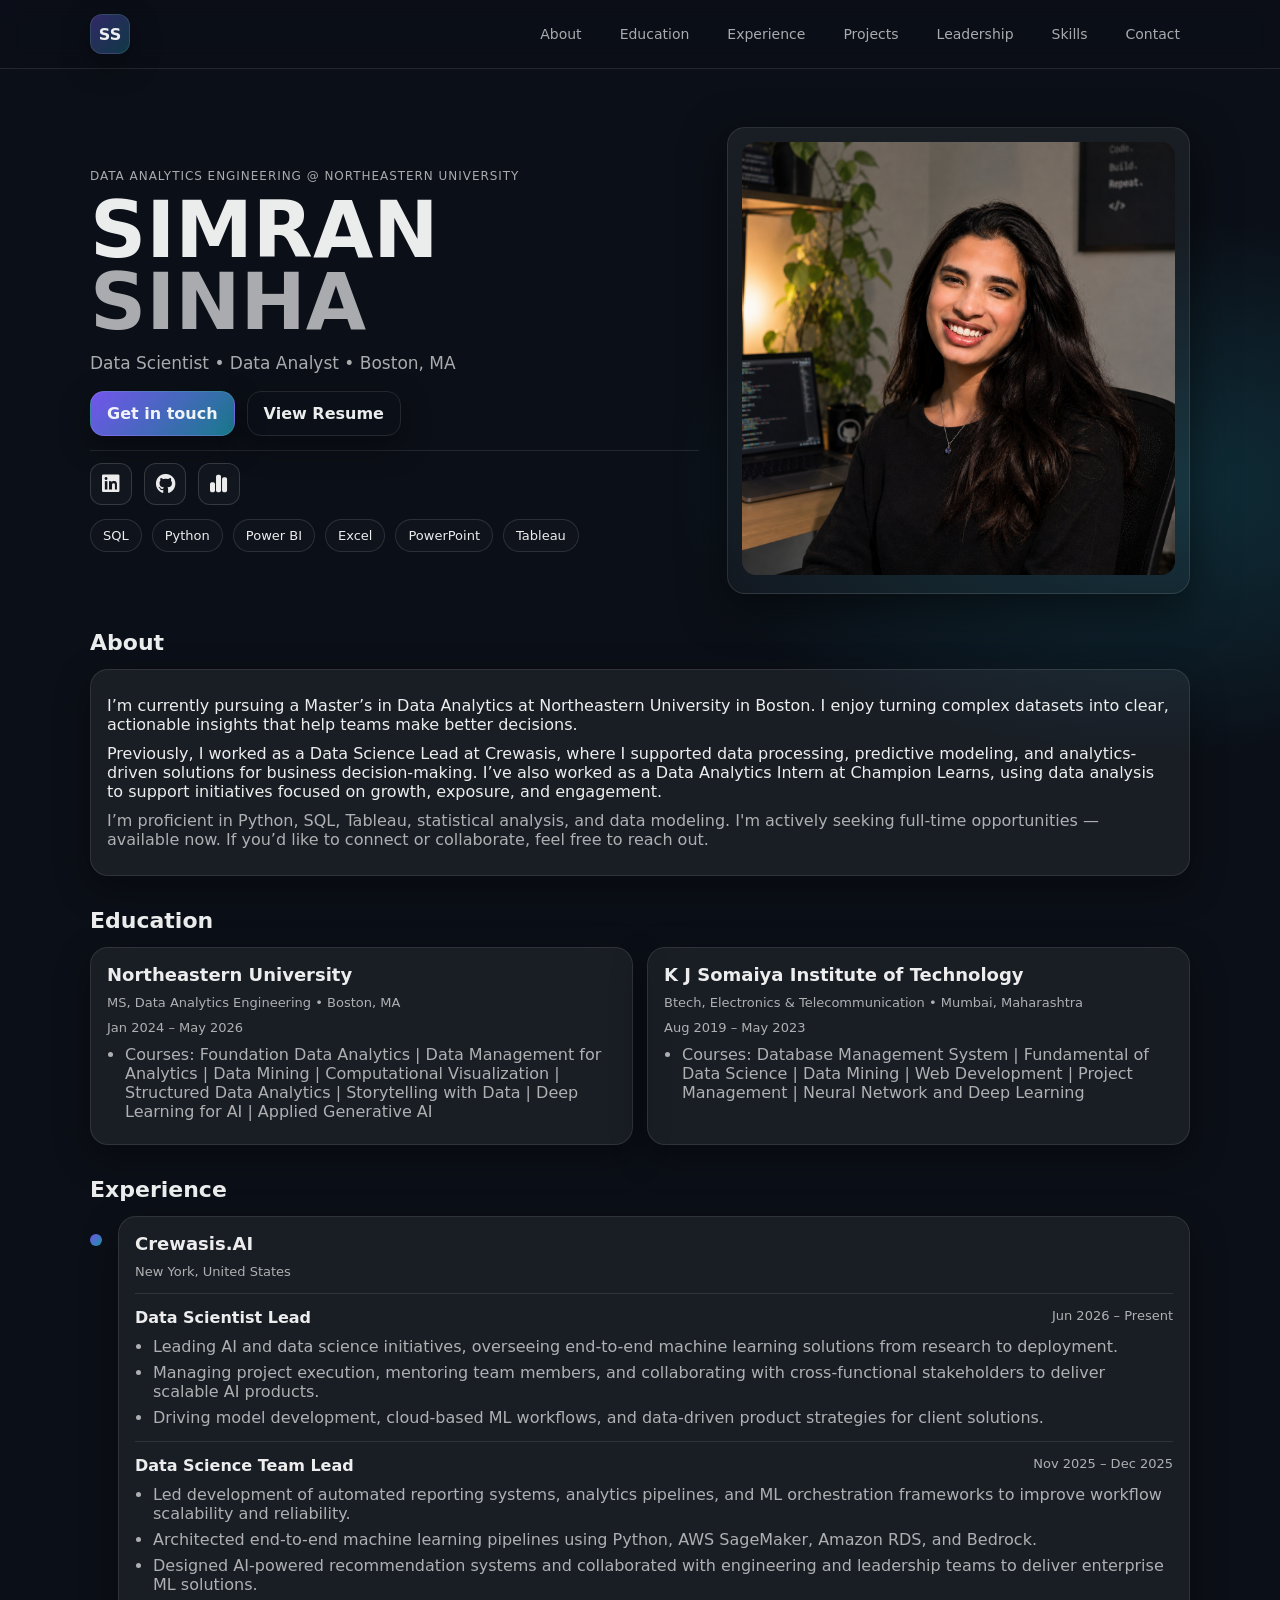
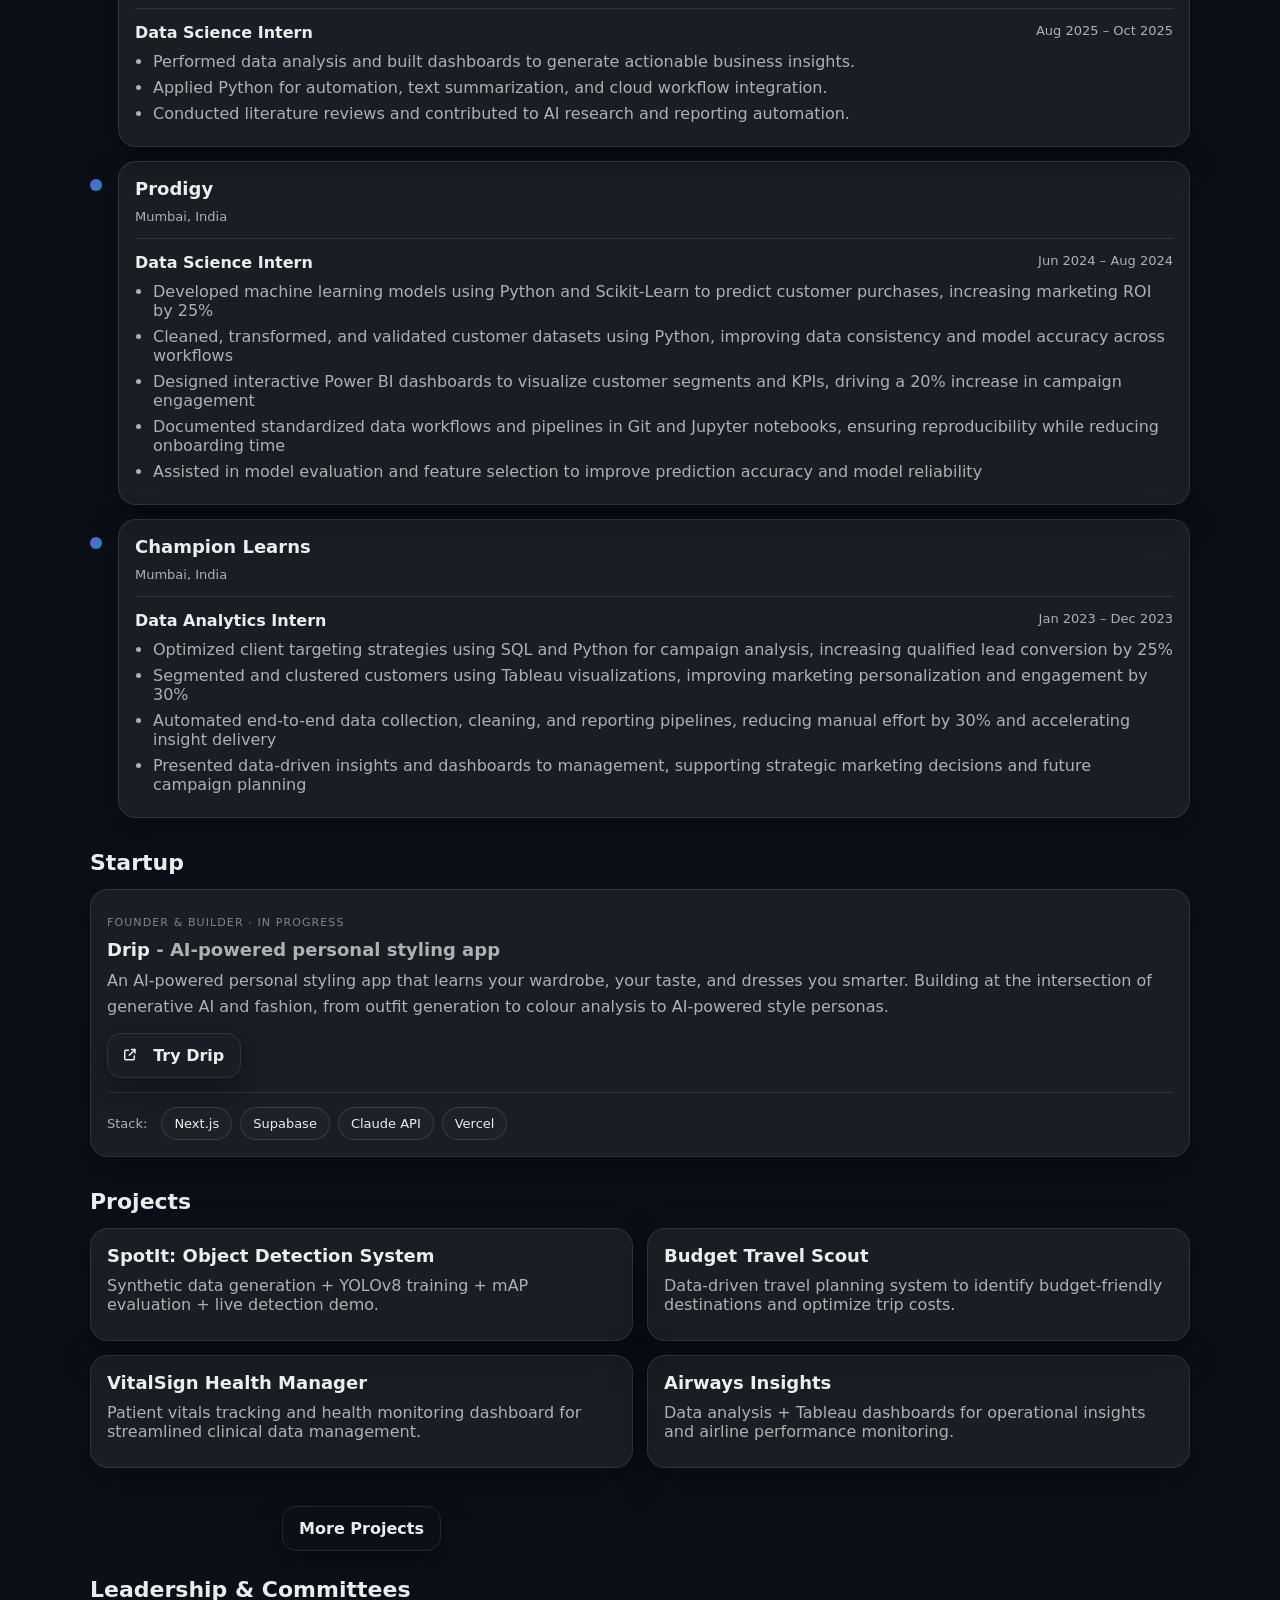
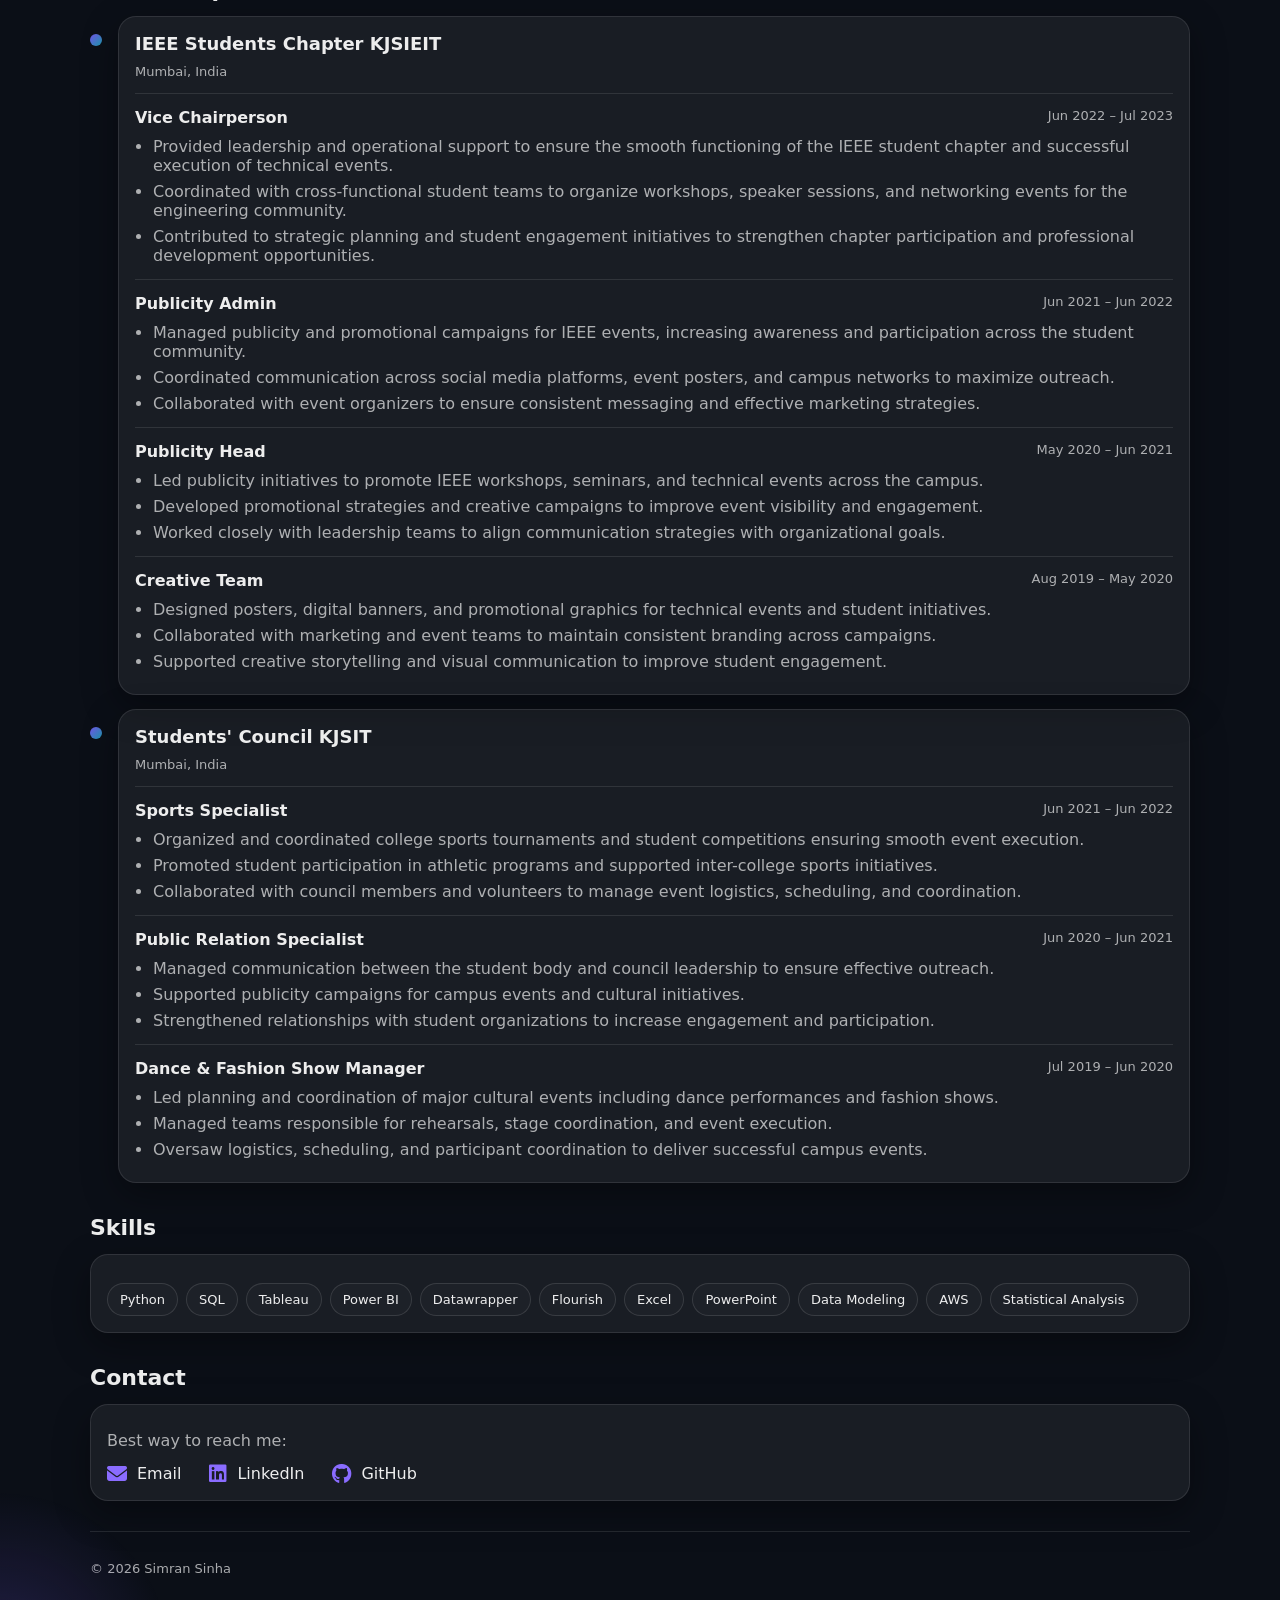
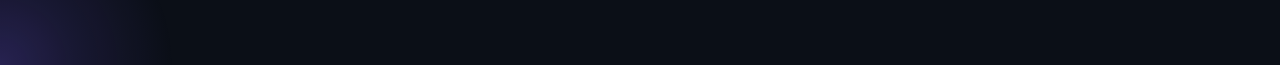
==== commit b95263ce: "Refactor hero section in index.html" ====
--- a/index.html
+++ b/index.html
@@ -34,30 +34,23 @@
 
   <main id="top" class="container">
 
-<!-- HERO -->
-<section class="hero">
-  <div class="hero-left">
-    <p class="kicker">DATA ANALYTICS ENGINEERING @ NORTHEASTERN UNIVERSITY</p>
-
-    <h1 class="hero-title">
-      SIMRAN<br/>
-      <span class="muted">SINHA</span>
-    </h1>
-
-    <p class="hero-sub">
-      Data Scientist Lead @ Crewasis.AI • Boston, MA
-    </p>
-
-    <div class="cta-row">
-      <a class="btn primary" href="#contact">Get in touch</a>
-
-      <!-- Opens in a new tab (viewable), not forced download -->
-      <a class="btn ghost" href="resume.pdf" target="_blank" rel="noopener">
-        View Resume
-      </a>
-    </div>
-  </div>
-</section>
+    <!-- HERO -->
+    <section class="hero">
+      <div class="hero-left">
+        <p class="kicker">DATA ANALYTICS ENGINEERING @ NORTHEASTERN UNIVERSITY</p>
+
+        <h1 class="hero-title">
+          SIMRAN<br/>
+          <span class="muted">SINHA</span>
+        </h1>
+
+        <p class="hero-sub">Data Scientist • Data Analyst • Boston, MA</p>
+
+        <div class="cta-row">
+          <a class="btn primary" href="#contact">Get in touch</a>
+          <!-- Opens in a new tab (viewable), not forced download -->
+          <a class="btn ghost" href="resume.pdf" target="_blank" rel="noopener">View Resume</a>
+        </div>
 
         <!-- ICON LINKS (replace bubble chips) -->
         <div class="hero-links" aria-label="Social links">
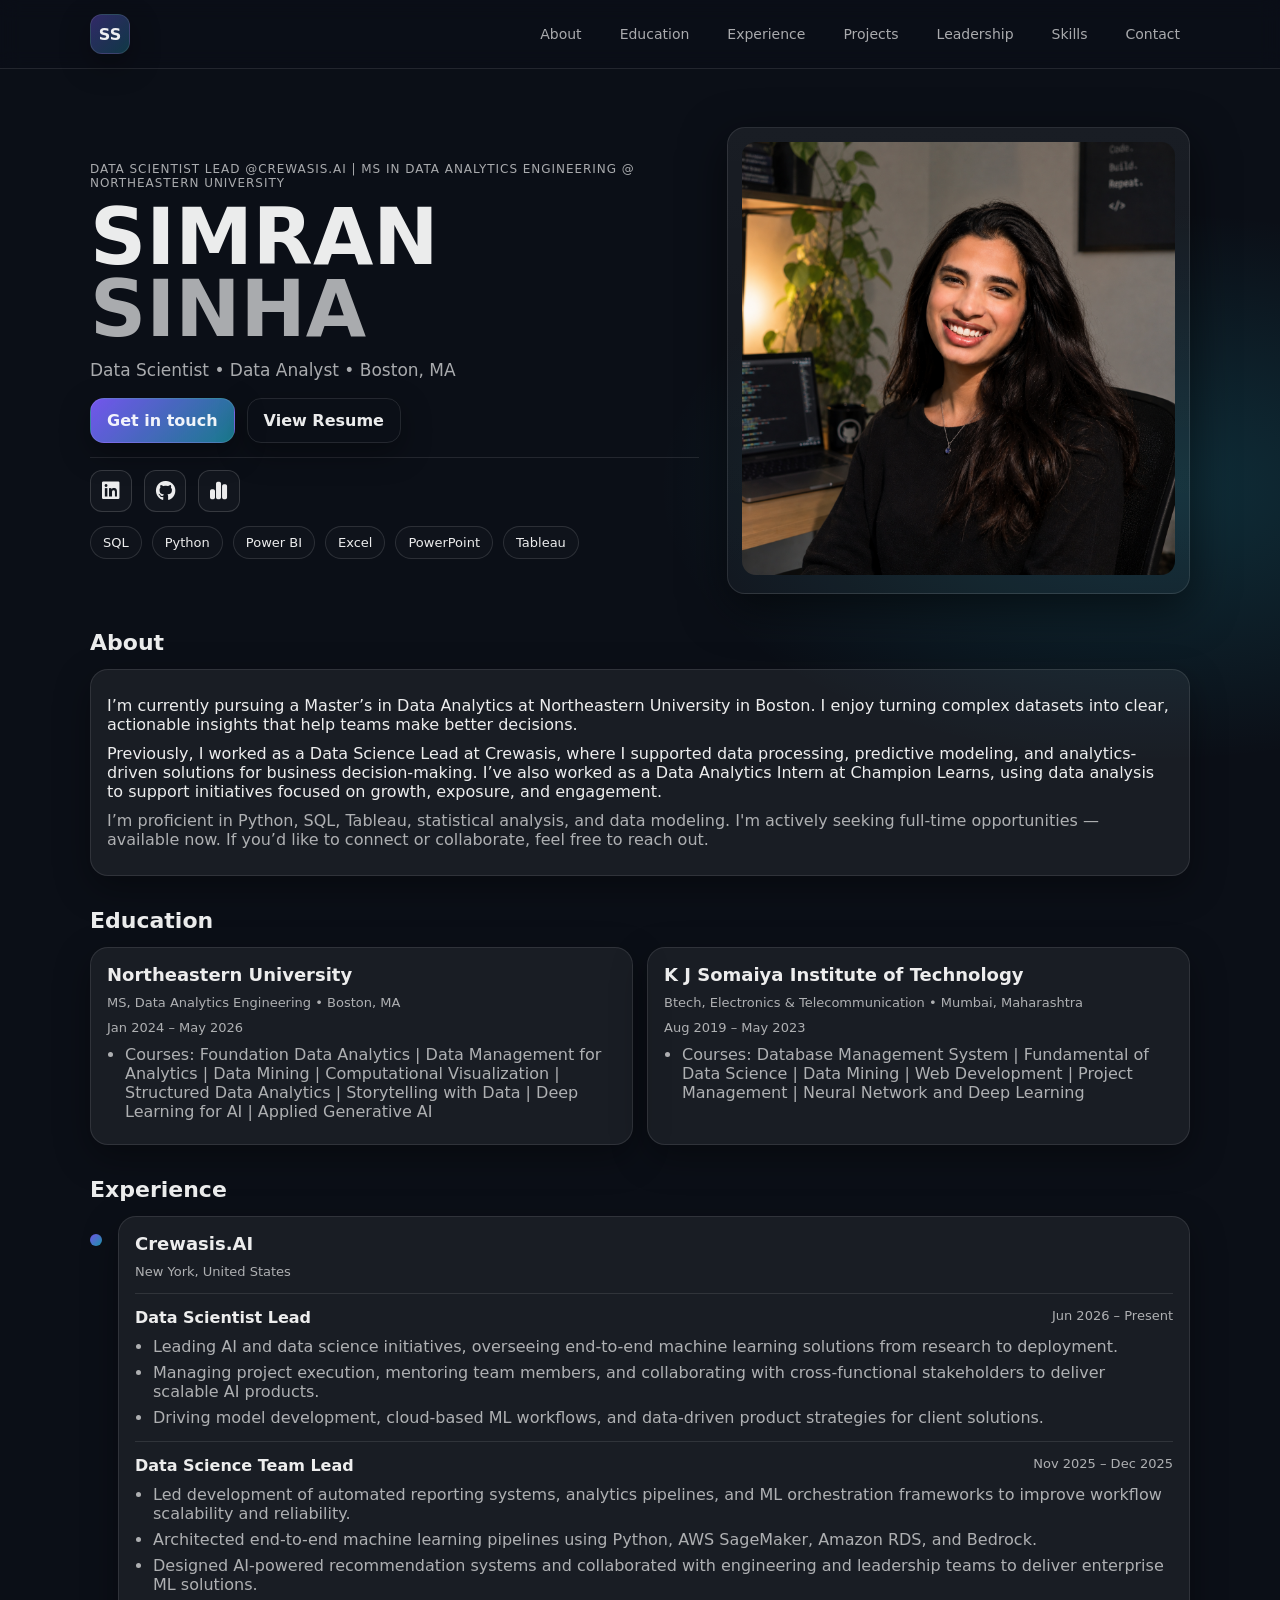
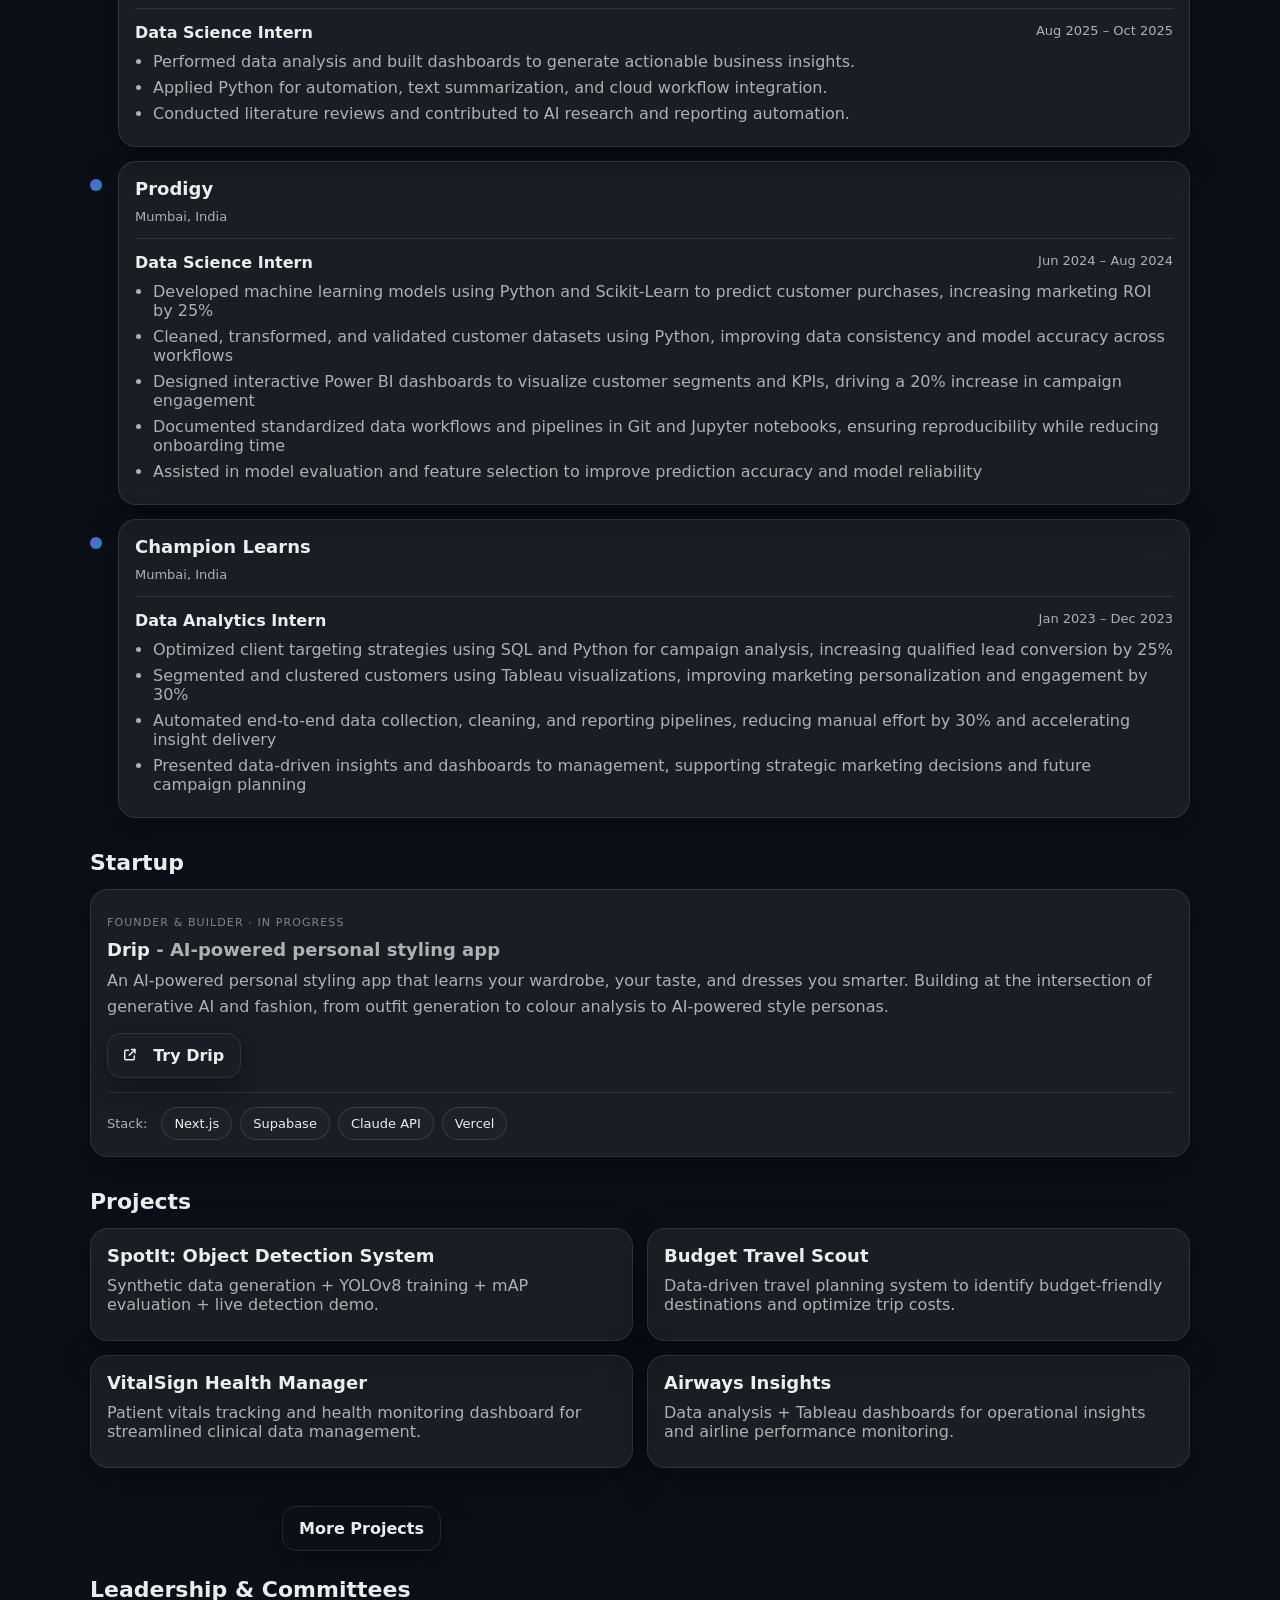
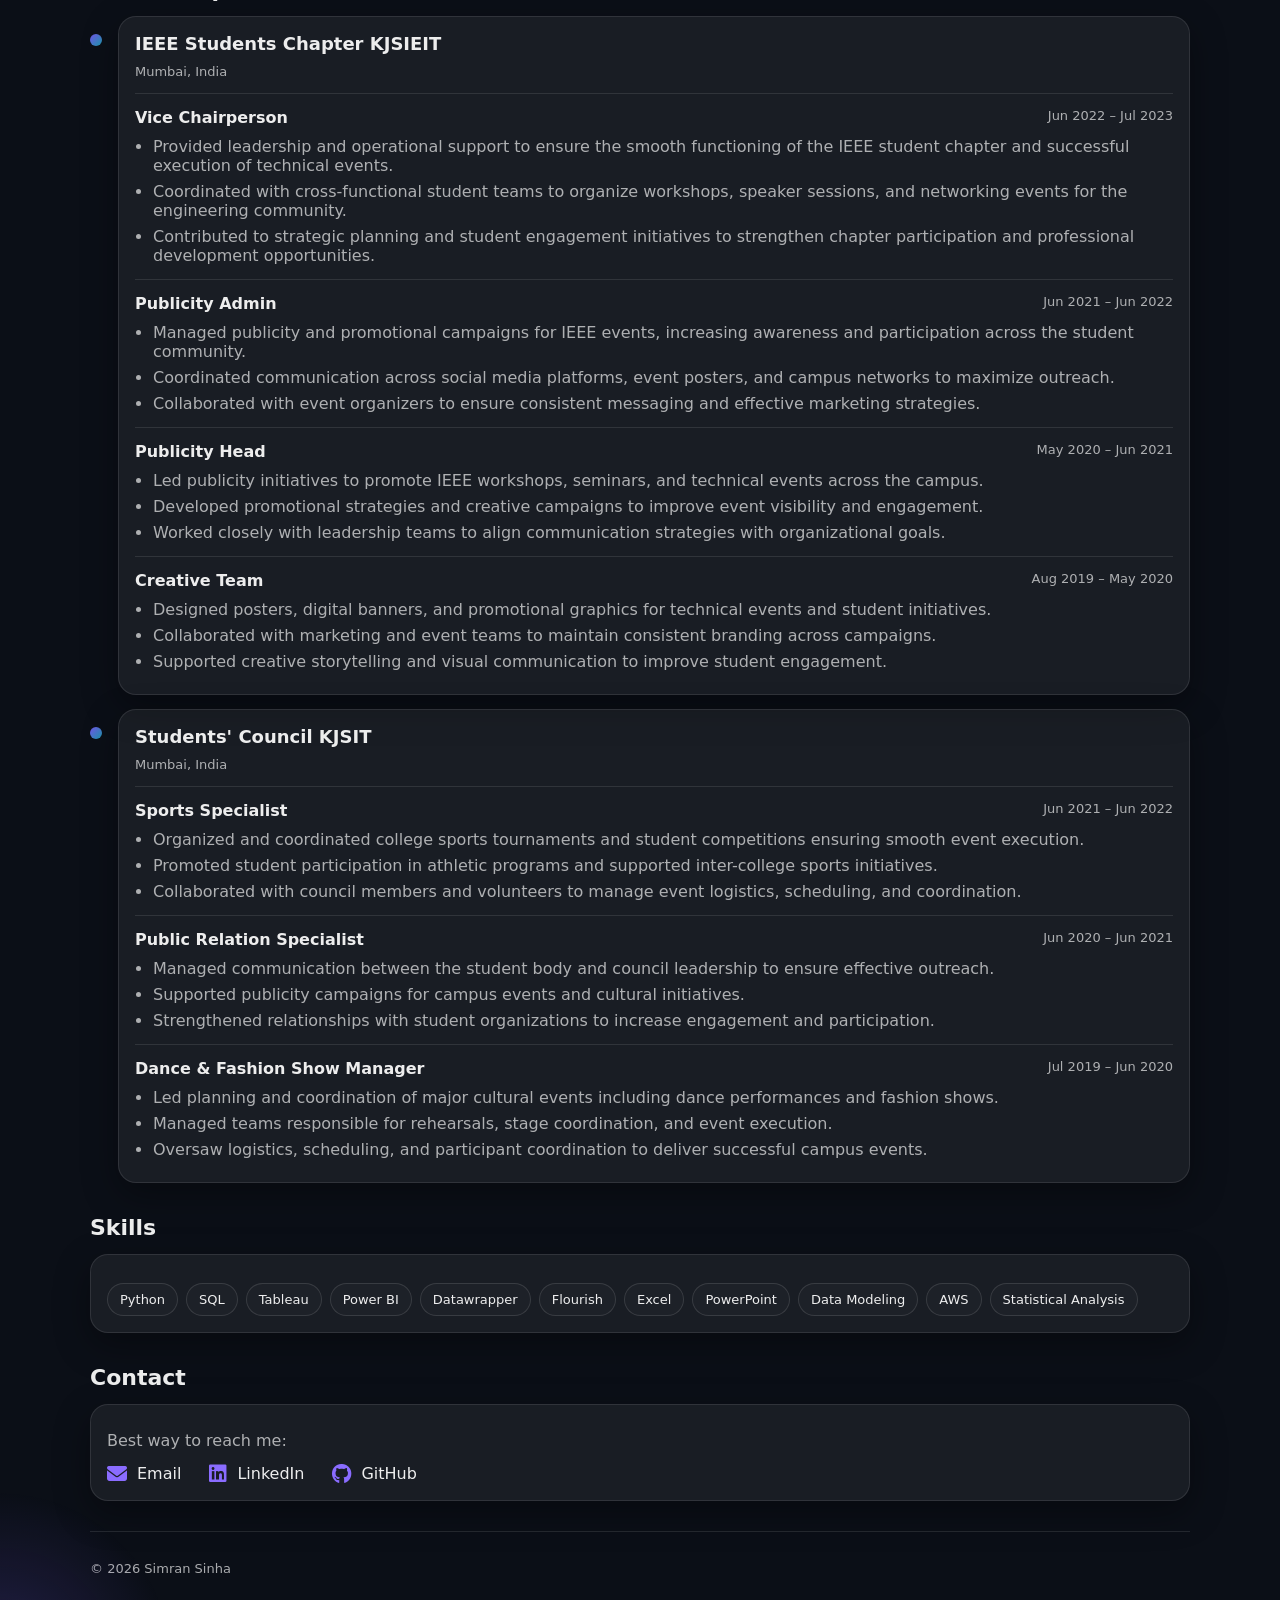
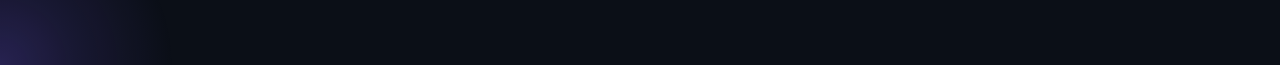
==== commit 7c6c038e: "Update index.html" ====
--- a/index.html
+++ b/index.html
@@ -37,7 +37,7 @@
     <!-- HERO -->
     <section class="hero">
       <div class="hero-left">
-        <p class="kicker">DATA ANALYTICS ENGINEERING @ NORTHEASTERN UNIVERSITY</p>
+        <p class="kicker">DATA SCIENTIST LEAD @CREWASIS.AI | MS in DATA ANALYTICS ENGINEERING @ NORTHEASTERN UNIVERSITY</p>
 
         <h1 class="hero-title">
           SIMRAN<br/>
